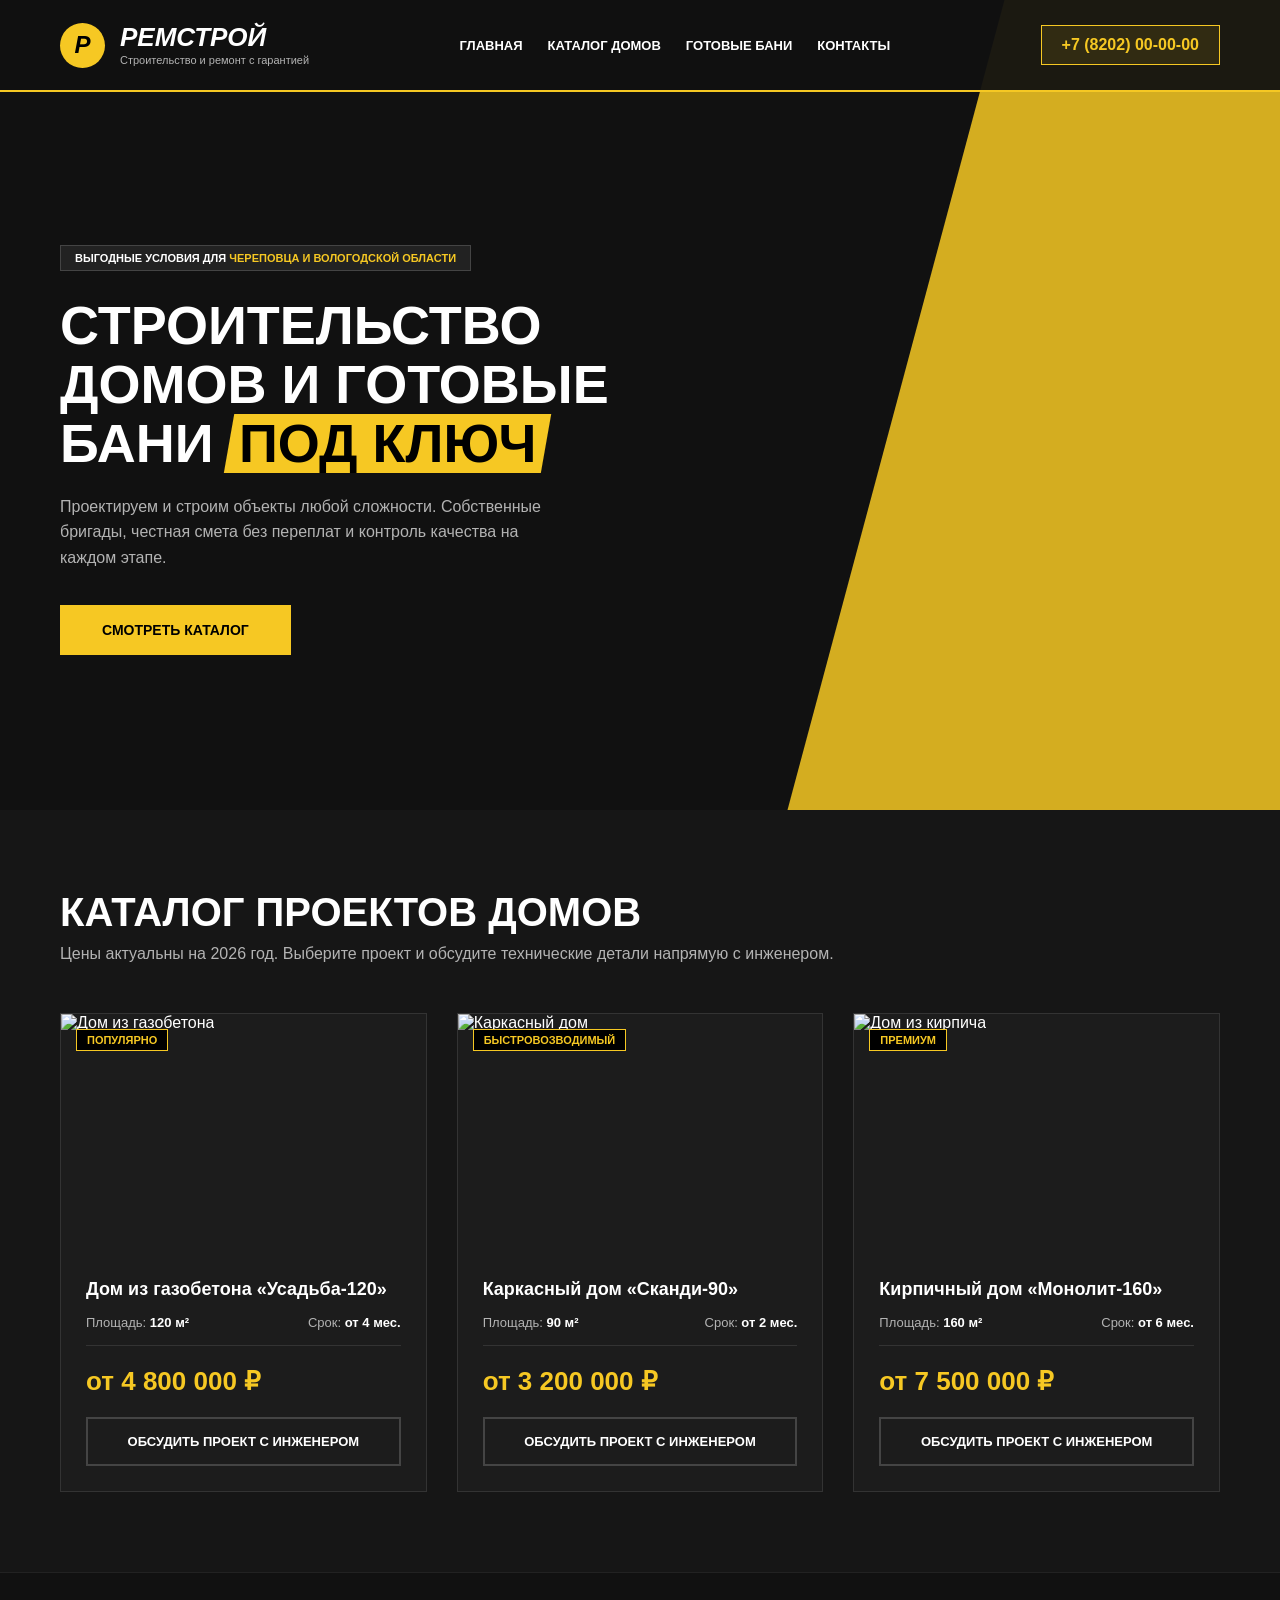
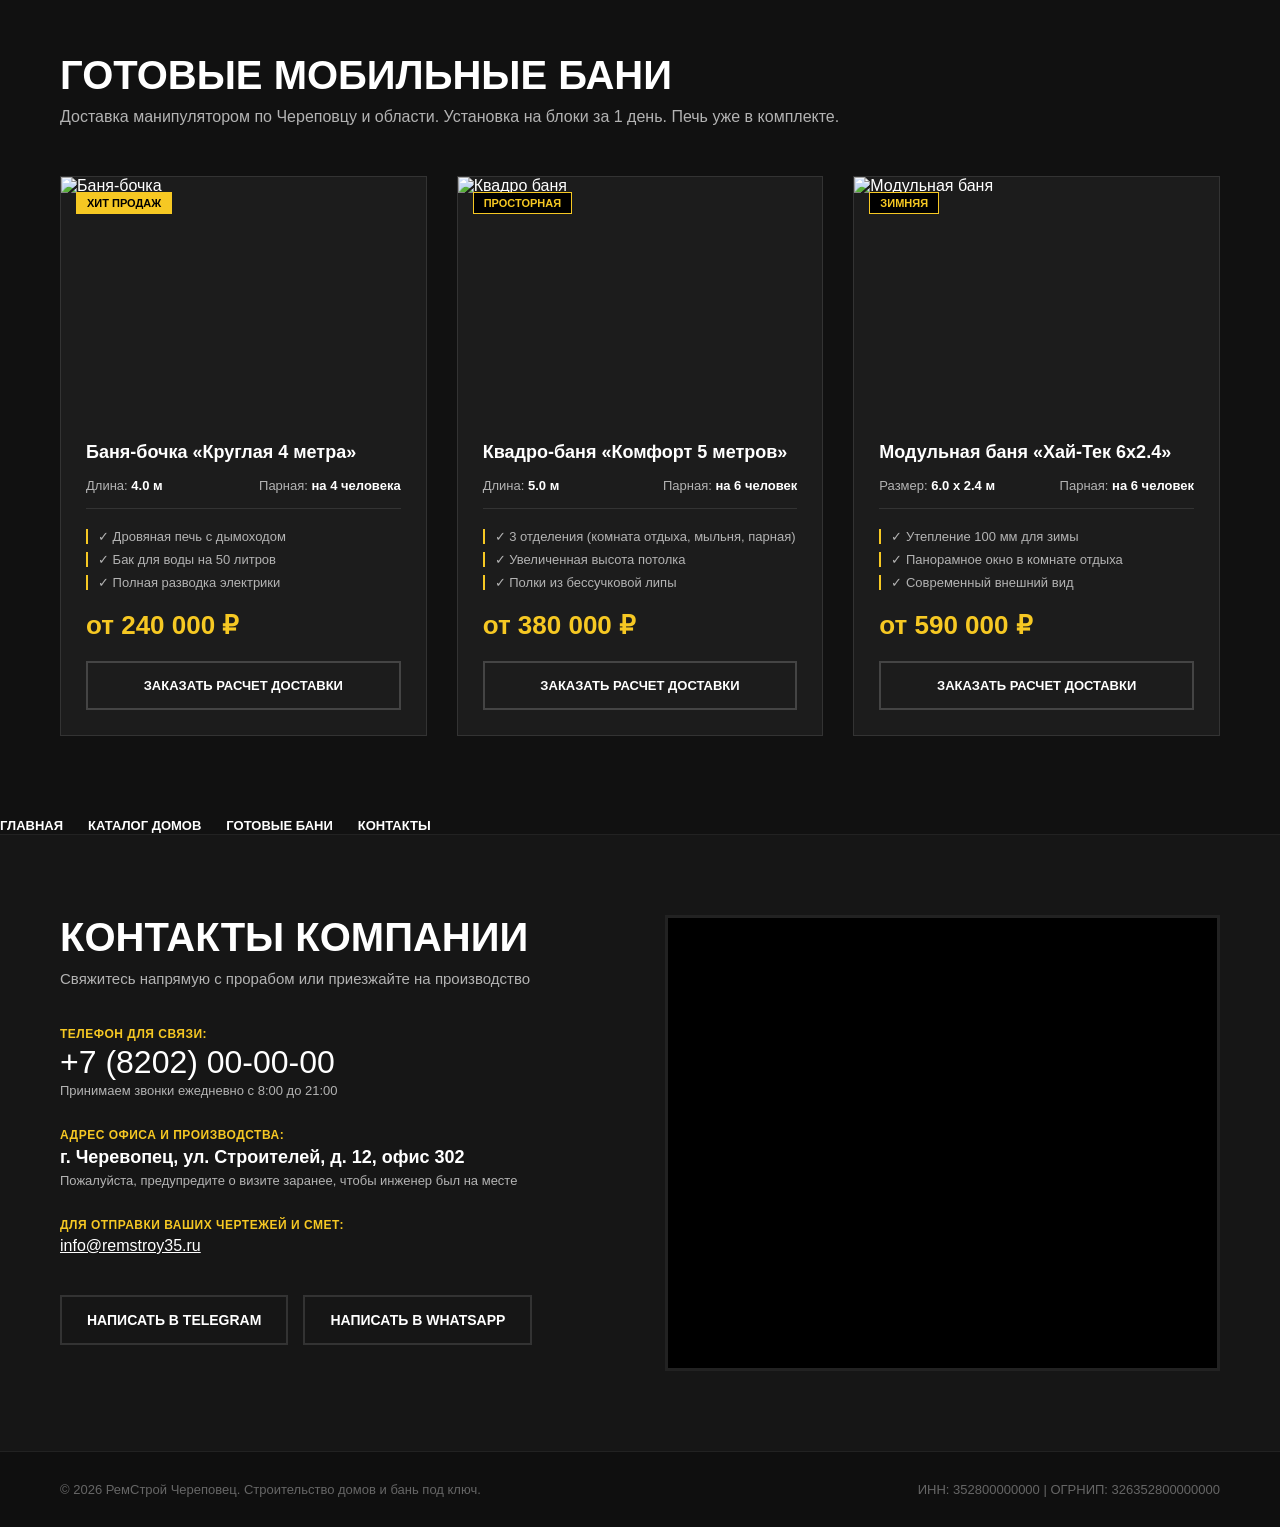
==== index.html @ 870bbae3 "Add files via upload" ====
<!DOCTYPE html>
<html lang="ru">
<head>
    <meta charset="UTF-8">
    <meta name="viewport" content="width=device-width, initial-scale=1.0">
    <title>РемСтрой — Строительство домов и бань в Череповце</title>
    <!-- Подключение строгих шрифтов: Inter для таблиц/параметров и Oswald для жестких заголовков -->
    <link rel="preconnect" href="https://googleapis.com">
    <link rel="preconnect" href="https://gstatic.com" crossorigin>
    <link href="https://googleapis.com/css2?family=Inter:wght@400;600;700&family=Oswald:wght@500;700&display=swap" rel="stylesheet">
</head>
<body>

    <!-- Шапка сайта -->
    <header>
        <div class="container header-wrapper">
            <div class="logo-block">
                <div class="logo-icon">Р</div>
                <div class="logo-text">
                    <h2>РемСтрой</h2>
                    <p>Строительство и ремонт с гарантией</p>
                </div>
            </div>
            
            <nav>
                <ul class="nav-menu">
                    <li><a href="#hero">Главная</a></li>
                    <li><a href="#catalog">Каталог домов</a></li>
                    <li><a href="#catalog">Готовые бани</a></li>
                    <li><a href="#contacts">Контакты</a></li>
                </ul>
            </nav>

            <a href="tel:+78202000000" class="phone-link">+7 (8202) 00-00-00</a>
        </div>
    </header>

    <!-- Главный экран (Баннер) -->
    <section class="hero" id="hero">
        <div class="container">
            <div class="hero-wrapper">
                <div class="hero-left">
                    <div class="location-tag">Выгодные условия для <span>Череповца и Вологодской области</span></div>
                    <h1>Строительство домов и готовые бани <span><em>под ключ</em></span></h1>
                    <p>Проектируем и строим объекты любой сложности. Собственные бригады, честная смета без переплат и контроль качества на каждом этапе.</p>
                    <a href="#catalog" class="btn-more">Смотреть каталог</a>
                </div>
                <div class="hero-right">
                    <div class="worker-img"></div>
                </div>
            </div>
        </div>
    </section>

    <!-- Каталог проектов -->
    <section class="catalog-section" id="catalog">
        <div class="container">
            
            <div class="section-header">
                <h2>Каталог проектов домов</h2>
                <p>Цены актуальны на 2026 год. Выберите проект и обсудите технические детали напрямую с инженером.</p>
            </div>

            <div class="catalog-grid">
                
                <!-- Карточка 1 -->
                <div class="catalog-card">
                    <div class="card-image-wrap">
                        <img src="https://unsplash.com" alt="Дом из газобетона">
                        <span class="card-tag">Популярно</span>
                    </div>
                    <div class="card-body">
                        <h3>Дом из газобетона «Усадьба-120»</h3>
                        <div class="card-specs">
                            <span>Площадь: <b>120 м²</b></span>
                            <span>Срок: <b>от 4 мес.</b></span>
                        </div>
                        <div class="card-price">от 4 800 000 ₽</div>
                        <button class="btn-fast-connect" onclick="openFastModal('Усадьба-120')">Обсудить проект с инженером</button>
                    </div>
                </div>

                <!-- Карточка 2 -->
                <div class="catalog-card">
                    <div class="card-image-wrap">
                        <img src="https://unsplash.com" alt="Каркасный дом">
                        <span class="card-tag">Быстровозводимый</span>
                    </div>
                    <div class="card-body">
                        <h3>Каркасный дом «Сканди-90»</h3>
                        <div class="card-specs">
                            <span>Площадь: <b>90 м²</b></span>
                            <span>Срок: <b>от 2 мес.</b></span>
                        </div>
                        <div class="card-price">от 3 200 000 ₽</div>
                        <button class="btn-fast-connect" onclick="openFastModal('Сканди-90')">Обсудить проект с инженером</button>
                    </div>
                </div>

                <!-- Карточка 3 -->
                <div class="catalog-card">
                    <div class="card-image-wrap">
                        <img src="https://unsplash.com" alt="Дом из кирпича">
                        <span class="card-tag">Премиум</span>
                    </div>
                    <div class="card-body">
                        <h3>Кирпичный дом «Монолит-160»</h3>
                        <div class="card-specs">
                            <span>Площадь: <b>160 м²</b></span>
                            <span>Срок: <b>от 6 мес.</b></span>
                        </div>
                        <div class="card-price">от 7 500 000 ₽</div>
                        <button class="btn-fast-connect" onclick="openFastModal('Монолит-160')">Обсудить проект с инженером</button>
                    </div>
                </div>

            </div>
        </div>
    </section>

    <!-- Модальное окно быстрой связи -->
    <div class="modal-overlay" id="fastModal">
        <div class="modal-box">
            <button class="modal-close" onclick="closeFastModal()">×</button>
            <h3 id="modalTitle">Связаться с инженером</h3>
            <p class="modal-subtitle">Введите номер телефона для авторизации на сайте. Мы сразу откроем прямой чат с инженером компании в удобном для вас месте.</p>
            
            <form class="modal-form" onsubmit="handleFastReg(event)">
                <div class="input-group">
                    <label>Ваш номер телефона</label>
                    <input type="tel" placeholder="+7 (999) 123-45-67" required id="userPhone">
                </div>
                
                <div class="messenger-choice">
                    <p>Где вам удобнее продолжить общение?</p>
                    <div class="radio-group">
                        <label><input type="radio" name="messenger" value="telegram" checked> <span>Написать в Telegram</span></label>
                        <label><input type="radio" name="messenger" value="whatsapp"> <span>Написать в WhatsApp</span></label>
                        <label><input type="radio" name="messenger" value="call"> <span>Обычный телефонный звонок</span></label>
                    </div>
                </div>

                <button type="submit" class="btn-submit-reg">Войти на сайт и начать диалог</button>
            </form>
        </div>
    </div>

    <!-- Секция: Каталог готовых бань -->
<section class="sauna-section" id="saunas">
    <div class="container">
        
        <div class="section-header">
            <h2>Готовые мобильные бани</h2>
            <p>Доставка манипулятором по Череповцу и области. Установка на блоки за 1 день. Печь уже в комплекте.</p>
        </div>

        <div class="catalog-grid">
            
            <!-- Баня 1 -->
            <div class="catalog-card">
                <div class="card-image-wrap">
                    <img src="https://unsplash.com" alt="Баня-бочка">
                    <span class="card-tag price-hit">Хит продаж</span>
                </div>
                <div class="card-body">
                    <h3>Баня-бочка «Круглая 4 метра»</h3>
                    <div class="card-specs">
                        <span>Длина: <b>4.0 м</b></span>
                        <span>Парная: <b>на 4 человека</b></span>
                    </div>
                    <div class="sauna-features-list">
                        <div>✓ Дровяная печь с дымоходом</div>
                        <div>✓ Бак для воды на 50 литров</div>
                        <div>✓ Полная разводка электрики</div>
                    </div>
                    <div class="card-price">от 240 000 ₽</div>
                    <button class="btn-fast-connect" onclick="openFastModal('Баня-бочка 4м')">Заказать расчет доставки</button>
                </div>
            </div>

            <!-- Баня 2 -->
            <div class="catalog-card">
                <div class="card-image-wrap">
                    <img src="https://unsplash.com" alt="Квадро баня">
                    <span class="card-tag">Просторная</span>
                </div>
                <div class="card-body">
                    <h3>Квадро-баня «Комфорт 5 метров»</h3>
                    <div class="card-specs">
                        <span>Длина: <b>5.0 м</b></span>
                        <span>Парная: <b>на 6 человек</b></span>
                    </div>
                    <div class="sauna-features-list">
                        <div>✓ 3 отделения (комната отдыха, мыльня, парная)</div>
                        <div>✓ Увеличенная высота потолка</div>
                        <div>✓ Полки из бессучковой липы</div>
                    </div>
                    <div class="card-price">от 380 000 ₽</div>
                    <button class="btn-fast-connect" onclick="openFastModal('Квадро-баня 5м')">Заказать расчет доставки</button>
                </div>
            </div>

            <!-- Баня 3 -->
            <div class="catalog-card">
                <div class="card-image-wrap">
                    <img src="https://unsplash.com" alt="Модульная баня">
                    <span class="card-tag">Зимняя</span>
                </div>
                <div class="card-body">
                    <h3>Модульная баня «Хай-Тек 6х2.4»</h3>
                    <div class="card-specs">
                        <span>Размер: <b>6.0 х 2.4 м</b></span>
                        <span>Парная: <b>на 6 человек</b></span>
                    </div>
                    <div class="sauna-features-list">
                        <div>✓ Утепление 100 мм для зимы</div>
                        <div>✓ Панорамное окно в комнате отдыха</div>
                        <div>✓ Современный внешний вид</div>
                    </div>
                    <div class="card-price">от 590 000 ₽</div>
                    <button class="btn-fast-connect" onclick="openFastModal('Модульная баня Хай-Тек')">Заказать расчет доставки</button>
                </div>
            </div>

        </div>
    </div>
</section>

<ul class="nav-menu">
    <li><a href="#hero">Главная</a></li>
    <li><a href="#catalog">Каталог домов</a></li>
    <li><a href="#saunas">Готовые бани</a></li>
    <li><a href="#contacts">Контакты</a></li>
</ul>
<!-- Секция: Контакты и Карта -->
<section class="contacts-section" id="contacts">
    <div class="container">
        
        <div class="contacts-wrapper">
            
            <!-- Левая колонка: Информация -->
            <div class="contacts-info">
                <h2>Контакты компании</h2>
                <p class="contacts-subtitle">Свяжитесь напрямую с прорабом или приезжайте на производство</p>
                
                <div class="contacts-list">
                    <!-- Телефон -->
                    <div class="contact-item">
                        <div class="contact-label">Телефон для связи:</div>
                        <a href="tel:+78202000000" class="contact-value">+7 (8202) 00-00-00</a>
                        <span class="contact-note">Принимаем звонки ежедневно с 8:00 до 21:00</span>
                    </div>

                    <!-- Адрес -->
                    <div class="contact-item">
                        <div class="contact-label">Адрес офиса и производства:</div>
                        <div class="contact-value-text">г. Черевопец, ул. Строителей, д. 12, офис 302</div>
                        <span class="contact-note">Пожалуйста, предупредите о визите заранее, чтобы инженер был на месте</span>
                    </div>

                    <!-- Электронная почта -->
                    <div class="contact-item">
                        <div class="contact-label">Для отправки ваших чертежей и смет:</div>
                        <a href="mailto:info@remstroy35.ru" class="contact-value-email">info@remstroy35.ru</a>
                    </div>
                </div>

                <!-- Быстрые кнопки мессенджеров для мобильных -->
                <div class="fast-chats">
                    <a href="https://t.me" target="_blank" class="chat-btn btn-tg">Написать в Telegram</a>
                    <a href="https://wa.me" target="_blank" class="chat-btn btn-wa">Написать в WhatsApp</a>
                </div>
            </div>

            <!-- Правая колонка: Интерактивная карта -->
            <div class="contacts-map">
                <!-- Конструктор Яндекс.Карт, стилизованный под темную тему -->
                <iframe src="https://yandex.ru" width="100%" height="450" frameborder="0"></iframe>
            </div>

        </div>

    </div>
</section>

<!-- Подвал сайта (Footer) -->
<footer class="main-footer">
    <div class="container footer-inside">
        <div>© 2026 РемСтрой Череповец. Строительство домов и бань под ключ.</div>
        <div>ИНН: 352800000000 | ОГРНИП: 326352800000000</div>
    </div>
</footer>


<style>
    /* Базовые параметры */
* {
    margin: 0;
    padding: 0;
    box-sizing: border-box;
    font-family: 'Inter', sans-serif;
    scroll-behavior: smooth;
}

:root {
    --bg-black: #111111;       /* Глубокий матовый черный */
    --bg-card: #1C1C1C;        /* Серый графит для блоков */
    --accent-yellow: #F6C823;  /* Насыщенный строительный желтый */
    --text-white: #FFFFFF;
    --text-gray: #B3B3B3;
}

body {
    background-color: var(--bg-black);
    color: var(--text-white);
    overflow-x: hidden;
}

.container {
    max-width: 1200px;
    margin: 0 auto;
    padding: 0 20px;
}

/* Шапка сайта */
header {
    background-color: rgba(17, 17, 17, 0.95);
    border-bottom: 2px solid var(--accent-yellow);
    position: fixed;
    width: 100%;
    top: 0;
    left: 0;
    z-index: 1000;
}

.header-wrapper {
    display: flex;
    justify-content: space-between;
    align-items: center;
    height: 90px;
}

.logo-block {
    display: flex;
    align-items: center;
    gap: 15px;
}

.logo-icon {
    background-color: var(--accent-yellow);
    color: #000;
    width: 45px;
    height: 45px;
    border-radius: 50%;
    display: flex;
    align-items: center;
    justify-content: center;
    font-family: 'Oswald', sans-serif;
    font-weight: 700;
    font-size: 24px;
    font-style: italic;
}

.logo-text h2 {
    font-family: 'Oswald', sans-serif;
    font-size: 26px;
    font-weight: 700;
    font-style: italic;
    text-transform: uppercase;
    line-height: 1;
}

.logo-text p {
    font-size: 11px;
    color: var(--text-gray);
    margin-top: 4px;
}

.nav-menu {
    display: flex;
    list-style: none;
    gap: 25px;
}

.nav-menu a {
    color: var(--text-white);
    text-decoration: none;
    font-size: 13px;
    font-weight: 700;
    text-transform: uppercase;
}

.nav-menu a:hover {
    color: var(--accent-yellow);
}

.phone-link {
    font-size: 16px;
    font-weight: 700;
    color: var(--accent-yellow);
    text-decoration: none;
    background: rgba(246, 200, 35, 0.1);
    padding: 10px 20px;
    border: 1px solid var(--accent-yellow);
    transition: all 0.3s;
}

.phone-link:hover {
    background: var(--accent-yellow);
    color: #000;
}

/* Главный экран */
.hero {
    position: relative;
    min-height: 90vh;
    display: flex;
    align-items: center;
    padding-top: 90px;
    background: linear-gradient(90deg, rgba(17,17,17,0.95) 50%, rgba(17,17,17,0.4) 100%), 
                url('https://unsplash.com') no-repeat center center/cover;
    overflow: hidden;
}

/* Косой срез в стиле группы ВК */
.hero::before {
    content: '';
    position: absolute;
    top: 0;
    right: -10%;
    width: 40%;
    height: 100%;
    background: var(--accent-yellow);
    transform: skewX(-15deg);
    z-index: 1;
    opacity: 0.85;
}

.hero-wrapper {
    position: relative;
    z-index: 2;
    display: grid;
    grid-template-columns: 1fr 1fr;
    align-items: center;
    width: 100%;
}

.location-tag {
    display: inline-block;
    background: #222;
    border: 1px solid #444;
    padding: 6px 14px;
    font-size: 11px;
    font-weight: 700;
    text-transform: uppercase;
    margin-bottom: 25px;
}

.location-tag span {
    color: var(--accent-yellow);
}

.hero h1 {
    font-family: 'Oswald', sans-serif;
    font-size: 54px;
    font-weight: 700;
    text-transform: uppercase;
    line-height: 1.1;
    margin-bottom: 20px;
}

.hero h1 span {
    background-color: var(--accent-yellow);
    color: #000;
    padding: 0 10px;
    display: inline-block;
    transform: skewX(-10deg);
}

.hero h1 span em {
    font-style: normal;
    display: inline-block;
    transform: skewX(10deg);
}

.hero p {
    font-size: 16px;
    color: var(--text-gray);
    line-height: 1.6;
    margin-bottom: 35px;
    max-width: 500px;
}

.btn-more {
    display: inline-block;
    background-color: var(--accent-yellow);
    color: #000;
    font-weight: 700;
    font-size: 14px;
    text-transform: uppercase;
    text-decoration: none;
    padding: 15px 40px;
    border: 2px solid var(--accent-yellow);
}

/* Секция каталога */
.catalog-section {
    padding: 80px 0;
    background-color: #161616;
}

.section-header {
    margin-bottom: 50px;
}

.section-header h2 {
    font-family: 'Oswald', sans-serif;
    font-size: 40px;
    text-transform: uppercase;
    margin-bottom: 10px;
}

.section-header p {
    color: var(--text-gray);
}

.catalog-grid {
    display: grid;
    grid-template-columns: repeat(auto-fit, minmax(320px, 1fr));
    gap: 30px;
}

.catalog-card {
    background-color: var(--bg-card);
    border: 1px solid #333;
}

.catalog-card:hover {
    border-color: var(--accent-yellow);
}

.card-image-wrap {
    position: relative;
    height: 240px;
}

.card-image-wrap img {
    width: 100%;
    height: 100%;
    object-fit: cover;
}

.card-tag {
    position: absolute;
    top: 15px;
    left: 15px;
    background-color: #000;
    color: var(--accent-yellow);
    font-size: 11px;
    font-weight: 700;
    text-transform: uppercase;
    padding: 4px 10px;
    border: 1px solid var(--accent-yellow);
}

.card-body {
    padding: 25px;
}

.card-body h3 {
    font-size: 18px;
    margin-bottom: 15px;
}

.card-specs {
    display: flex;
    justify-content: space-between;
    font-size: 13px;
    color: var(--text-gray);
    margin-bottom: 20px;
    padding-bottom: 15px;
    border-bottom: 1px solid #333;
}

.card-specs b {
    color: #fff;
}

.card-price {
    font-family: 'Oswald', sans-serif;
    font-size: 26px;
    color: var(--accent-yellow);
    font-weight: 700;
    margin-bottom: 20px;
}

/* Кнопка прямой связи */
.btn-fast-connect {
    width: 100%;
    background-color: transparent;
    color: #fff;
    border: 2px solid #444;
    padding: 15px;
    font-size: 13px;
    font-weight: 700;
    text-transform: uppercase;
    cursor: pointer;
    transition: all 0.2s;
}

.btn-fast-connect:hover {
    background-color: var(--accent-yellow);
    color: #000;
    border-color: var(--accent-yellow);
}

/* Окно быстрой регистрации */
.modal-overlay {
    position: fixed;
    top: 0;
    left: 0;
    width: 100%;
    height: 100%;
    background-color: rgba(0, 0, 0, 0.85);
    z-index: 2000;
    display: none;
    align-items: center;
    justify-content: center;
    padding: 20px;
}

.modal-box {
    background-color: #1A1A1A;
    border: 3px solid var(--accent-yellow);
    padding: 40px;
    max-width: 480px;
    width: 100%;
    position: relative;
}

.modal-close {
    position: absolute;
    top: 15px;
    right: 20px;
    background: none;
    border: none;
    color: #fff;
    font-size: 30px;
    cursor: pointer;
}

.modal-box h3 {
    font-family: 'Oswald', sans-serif;
    font-size: 26px;
    text-transform: uppercase;
    margin-bottom: 10px;
}

.modal-subtitle {
    font-size: 13px;
    color: var(--text-gray);
    line-height: 1.5;
    margin-bottom: 25px;
}

.input-group {
    display: flex;
    flex-direction: column;
    gap: 8px;
    margin-bottom: 20px;
}

.input-group label {
    font-size: 12px;
    font-weight: 700;
    text-transform: uppercase;
    color: var(--accent-yellow);
}

.input-group input {
    background-color: #111;
    border: 1px solid #444;
    padding: 14px;
    color: #fff;
    font-size: 16px;
}

.messenger-choice {
    margin-bottom: 30px;
}

.messenger-choice p {
    font-size: 13px;
    font-weight: 700;
    margin-bottom: 12px;
}

.radio-group {
    display: flex;
    flex-direction: column;
    gap: 12px;
}

.radio-group label {
    display: flex;
    align-items: center;
    gap: 10px;
    cursor: pointer;
}

.radio-group input {
    accent-color: var(--accent-yellow);
    width: 18px;
    height: 18px;
}

.btn-submit-reg {
    width: 100%;
    background-color: var(--accent-yellow);
    color: #000;
    border: none;
    padding: 16px;
    font-size: 14px;
    font-weight: 700;
    text-transform: uppercase;
    cursor: pointer;
}

/* Мобильный адаптив */
@media (max-width: 992px) {
    .nav-menu, .hero::before, .hero-right { display: none; }
    .hero-wrapper { grid-template-columns: 1fr; }
    .hero h1 { font-size: 38px; }
}

/* --- Стили для каталога готовых бань --- */
.sauna-section {
    padding: 80px 0;
    background-color: var(--bg-black); /* Возвращаем глубокий черный для чередования секций */
    border-top: 1px solid #222;
}

/* Список того, что входит в стоимость бани */
.sauna-features-list {
    margin-bottom: 20px;
    display: flex;
    flex-direction: column;
    gap: 8px;
}

.sauna-features-list div {
    font-size: 13px;
    color: var(--text-gray);
    border-left: 2px solid var(--accent-yellow);
    padding-left: 10px;
}

/* Изменение цвета ярлыка для акцента на хитах продаж */
.card-tag.price-hit {
    background-color: var(--accent-yellow);
    color: #000;
}

/* --- Стили для секции контактов --- */
.contacts-section {
    padding: 80px 0;
    background-color: #161616; /* Светлый графит для чередования */
    border-top: 1px solid #222;
}

.contacts-wrapper {
    display: grid;
    grid-template-columns: 1fr 1fr;
    gap: 50px;
    align-items: start;
}

.contacts-info h2 {
    font-family: 'Oswald', sans-serif;
    font-size: 40px;
    text-transform: uppercase;
    margin-bottom: 10px;
}

.contacts-subtitle {
    color: var(--text-gray);
    font-size: 15px;
    margin-bottom: 40px;
}

.contacts-list {
    display: flex;
    flex-direction: column;
    gap: 30px;
    margin-bottom: 40px;
}

.contact-item {
    display: flex;
    flex-direction: column;
    gap: 5px;
}

.contact-label {
    font-size: 12px;
    font-weight: 700;
    text-transform: uppercase;
    color: var(--accent-yellow);
    letter-spacing: 0.5px;
}

.contact-value {
    font-family: 'Oswald', sans-serif;
    font-size: 32px;
    color: #fff;
    text-decoration: none;
    line-height: 1;
    transition: color 0.2s;
}

.contact-value:hover {
    color: var(--accent-yellow);
}

.contact-value-text {
    font-size: 18px;
    font-weight: 600;
    color: #fff;
}

.contact-value-email {
    font-size: 16px;
    color: #fff;
    text-decoration: underline;
}

.contact-value-email:hover {
    color: var(--accent-yellow);
}

.contact-note {
    font-size: 13px;
    color: var(--text-gray);
}

/* Кнопки мессенджеров */
.fast-chats {
    display: flex;
    gap: 15px;
    flex-wrap: wrap;
}

.chat-btn {
    padding: 15px 25px;
    font-size: 14px;
    font-weight: 700;
    text-transform: uppercase;
    text-decoration: none;
    color: #fff;
    border: 2px solid #333;
    transition: all 0.2s;
}

.btn-tg:hover {
    background-color: #229ED9;
    border-color: #229ED9;
}

.btn-wa:hover {
    background-color: #25D366;
    border-color: #25D366;
    color: #000;
}

/* Рамка для карты */
.contacts-map {
    border: 3px solid #222;
    background-color: #000;
}

.contacts-map iframe {
    display: block;
    filter: grayscale(1) invert(0.9) contrast(1.2); /* Принудительно делаем Яндекс.Карту стильной и темной */
}

/* Подвал */
.main-footer {
    background-color: #0F0F0F;
    padding: 30px 0;
    border-top: 1px solid #222;
    font-size: 13px;
    color: #666;
}

.footer-inside {
    display: flex;
    justify-content: space-between;
    flex-wrap: wrap;
    gap: 15px;
}

/* Адаптив для телефонов */
@media (max-width: 992px) {
    .contacts-wrapper {
        grid-template-columns: 1fr;
        gap: 40px;
    }
    .contact-value { font-size: 26px; }
}

</style>

<script>
    // Функция открытия формы и подстановки выбранного проекта
    function openFastModal(projectName) {
        const modal = document.getElementById('fastModal');
        const modalTitle = document.getElementById('modalTitle');
        
        modalTitle.innerText = 'Обсудить проект: ' + projectName;
        modal.style.display = 'flex';
    }

    // Закрытие формы
    function closeFastModal() {
        document.getElementById('fastModal').style.display = 'none';
    }

    // Логика нажатия «Войти на сайт и начать диалог»
    function handleFastReg(event) {
        event.preventDefault();
        const phone = document.getElementById('userPhone').value;
        const messenger = document.querySelector('input[name="messenger"]:checked').value;
        
        // Симулируем успешный вход и перенаправление в мессенджер
        alert(`Авторизация успешна!\nНомер ${phone} сохранен.\nСейчас вы будете перенаправлены к инженеру в выбранный канал связи.`);
        
        closeFastModal();
        
        // Пример настройки редиректа:
        if(messenger === 'telegram') {
            window.open('https://t.me', '_blank'); // Сюда ваш Telegram
        } else if(messenger === 'whatsapp') {
            window.open('https://wa.me', '_blank'); // Сюда ваш WhatsApp
        }
    }

    // Закрытие окна, если человек кликнул мимо него
    window.onclick = function(event) {
        const modal = document.getElementById('fastModal');
        if (event.target == modal) {
            modal.style.display = 'none';
        }
    }
</script>

</body>
</html>
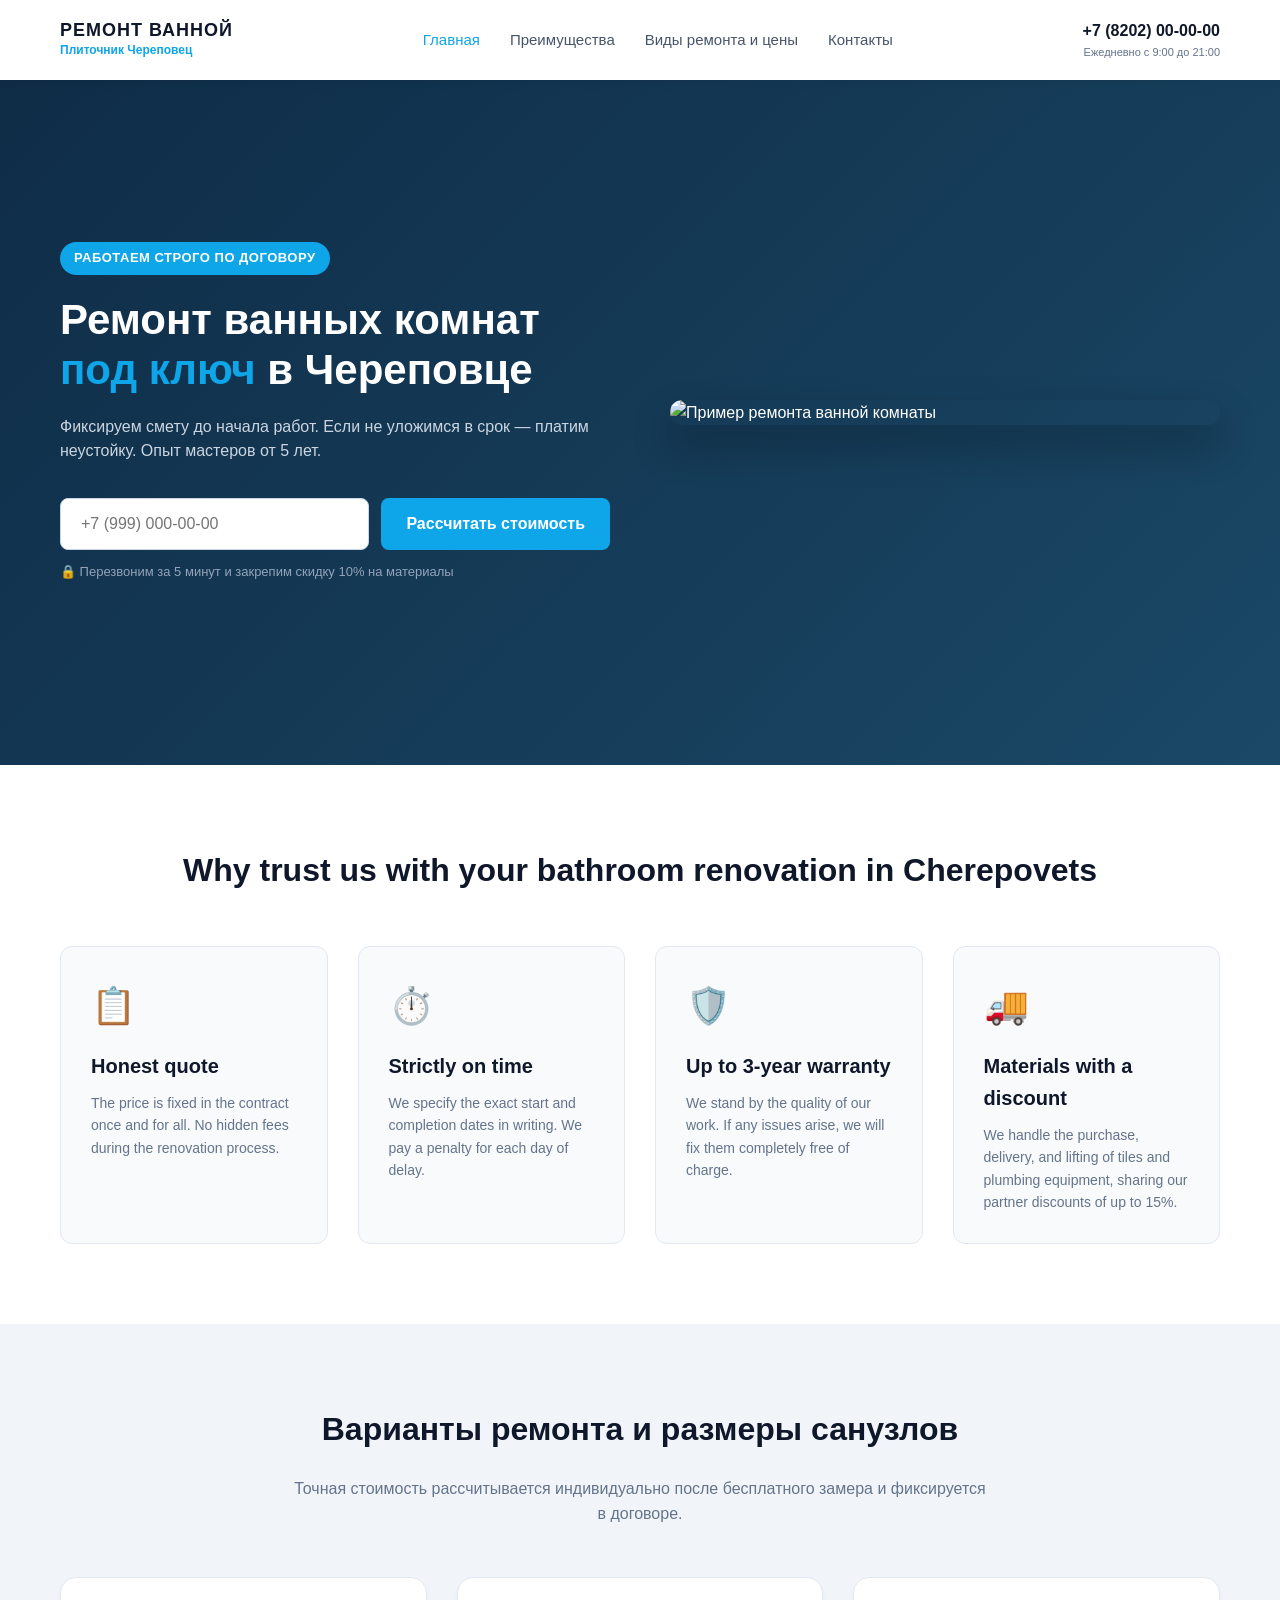
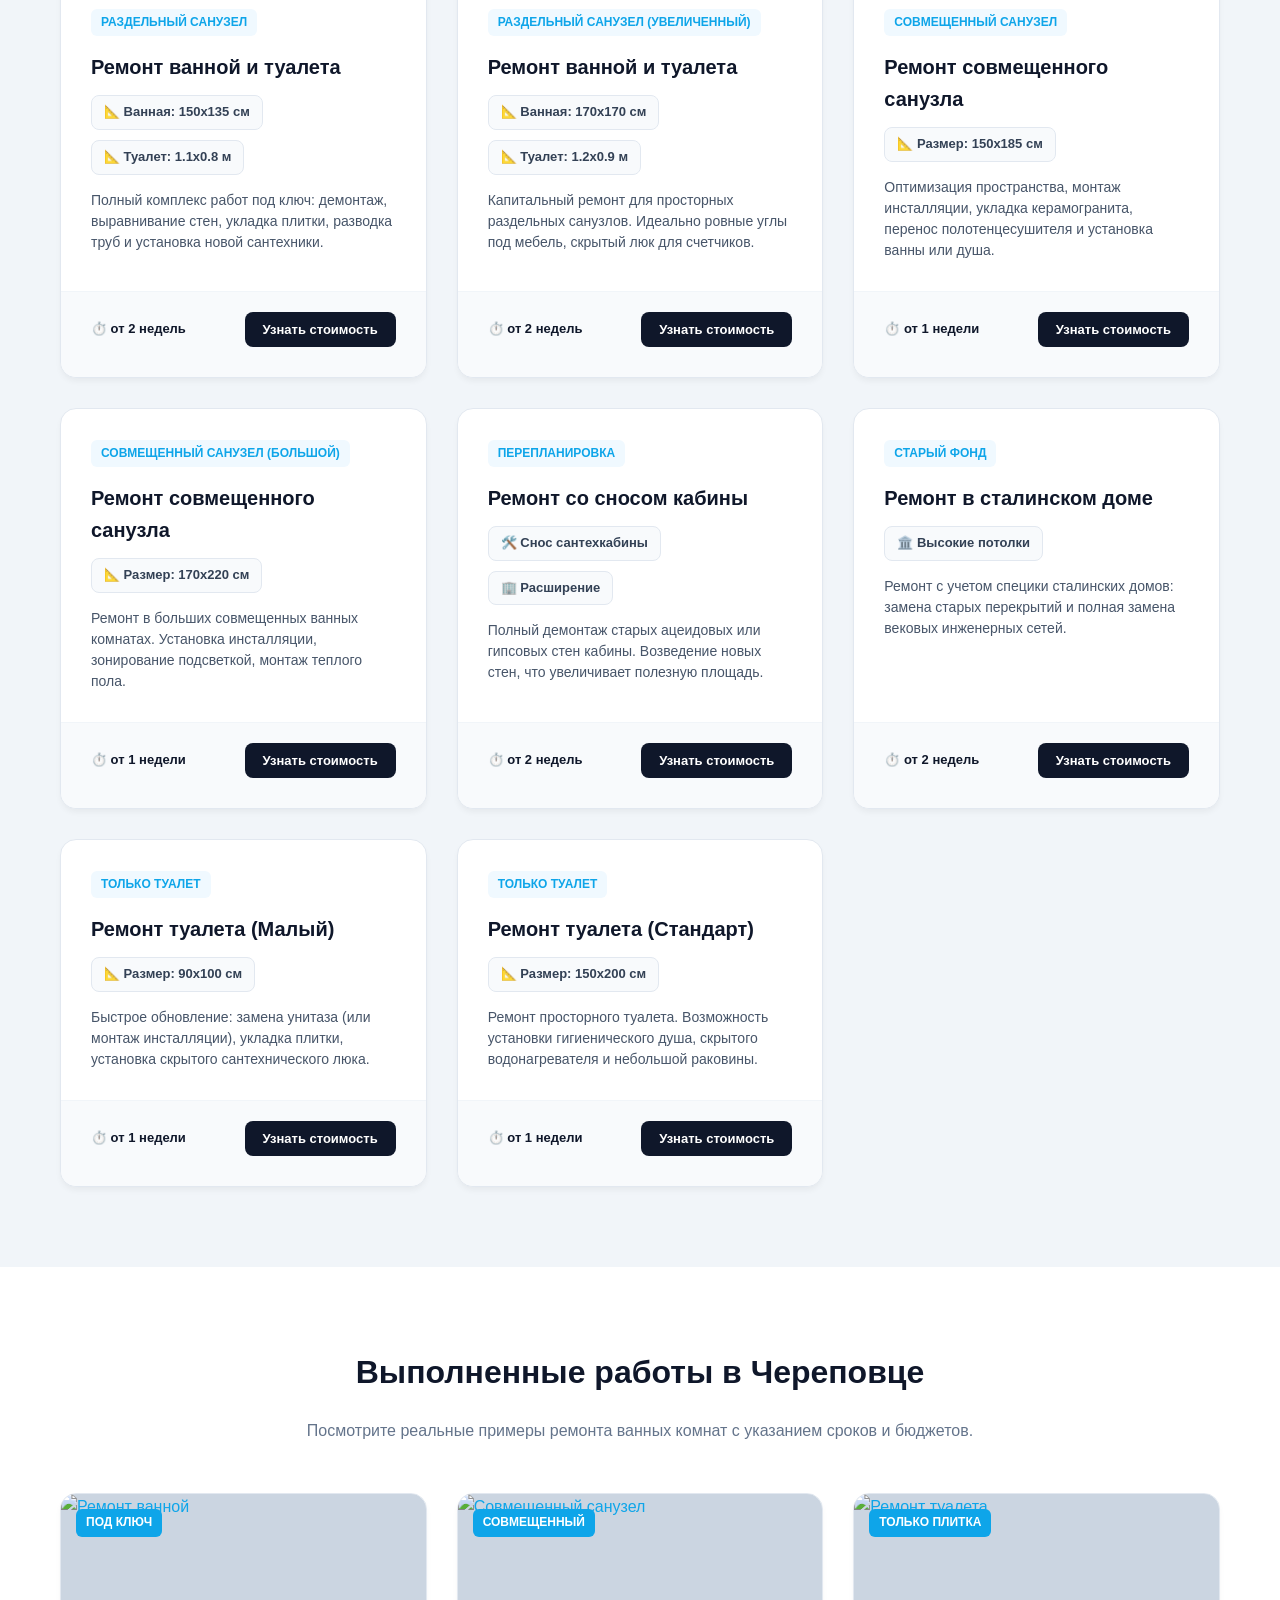
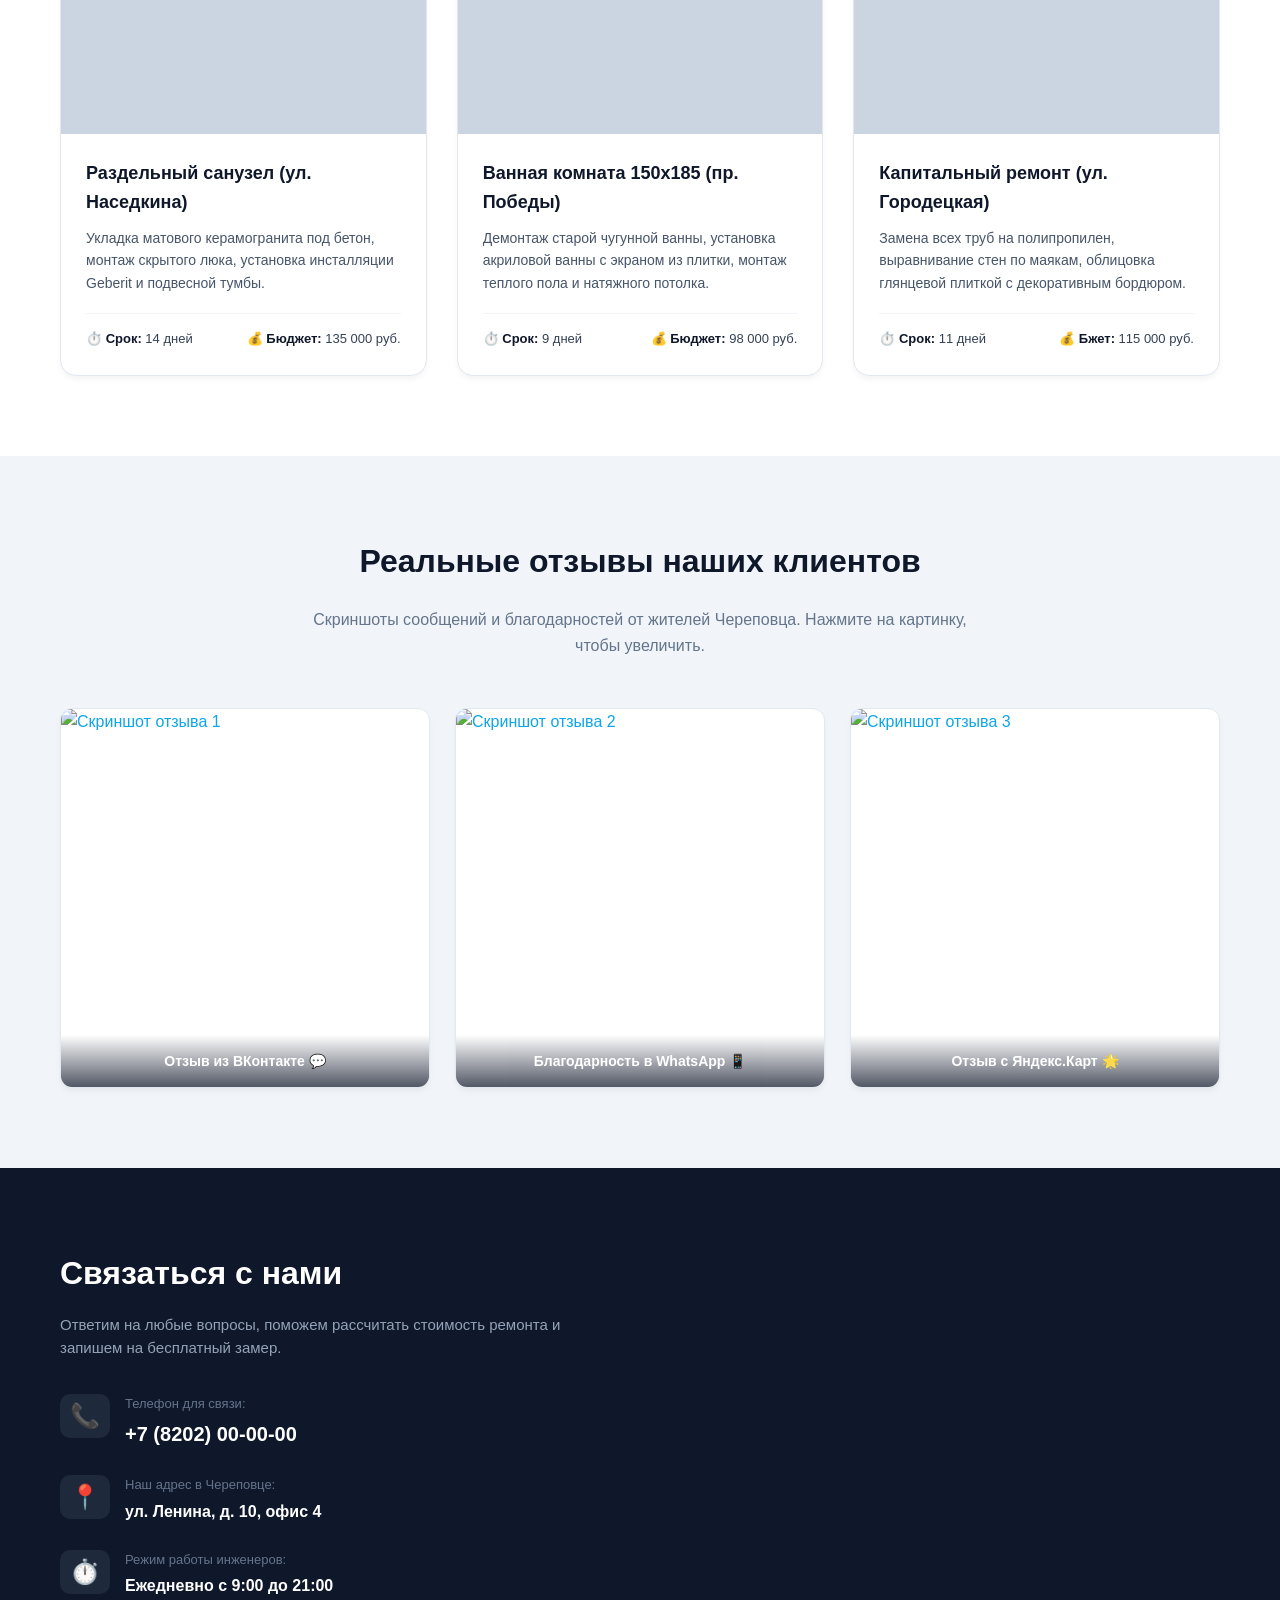
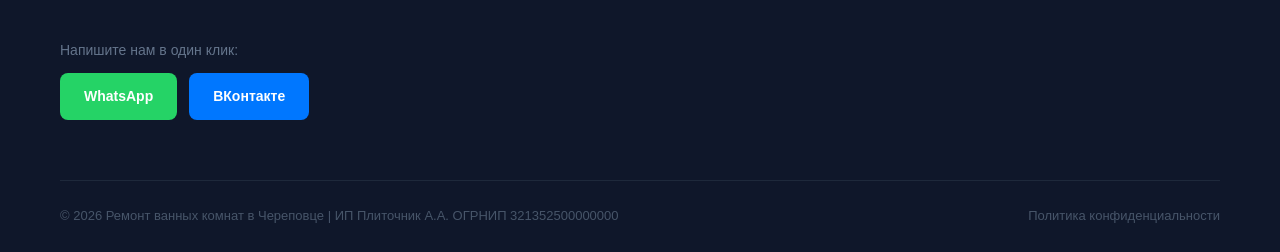
==== commit 7bc5af67: "Add files via upload" ====
--- a/index.html
+++ b/index.html
@@ -3,955 +3,412 @@
 <head>
     <meta charset="UTF-8">
     <meta name="viewport" content="width=device-width, initial-scale=1.0">
-    <title>РемСтрой — Строительство домов и бань в Череповце</title>
-    <!-- Подключение строгих шрифтов: Inter для таблиц/параметров и Oswald для жестких заголовков -->
-    <link rel="preconnect" href="https://googleapis.com">
-    <link rel="preconnect" href="https://gstatic.com" crossorigin>
-    <link href="https://googleapis.com/css2?family=Inter:wght@400;600;700&family=Oswald:wght@500;700&display=swap" rel="stylesheet">
+    <title>Ремонт ванных комнат под ключ в Череповце</title>
+    <!-- Подключаем файл со стилями оформления -->
+    <link rel="stylesheet" href="style.css">
+    <!-- Подключаем читаемый и солидный шрифт Montserrat -->
+    <link href="https://googleapis.com" rel="stylesheet">
 </head>
 <body>
 
-    <!-- Шапка сайта -->
-    <header>
-        <div class="container header-wrapper">
-            <div class="logo-block">
-                <div class="logo-icon">Р</div>
-                <div class="logo-text">
-                    <h2>РемСтрой</h2>
-                    <p>Строительство и ремонт с гарантией</p>
-                </div>
-            </div>
+    <!-- Сюда мы по очереди вставим все блоки сайта --
+
+        <! НАВИГАЦИОННАЯ ПАНЕЛЬ -->
+    <nav class="navbar">
+        <div class="container nav-container">
+            <!-- Логотип компании -->
+            <a href="#" class="logo">
+                <span class="logo-top">РЕМOНТ ВАННОЙ</span>
+                <span class="logo-sub">Плиточник Череповец</span>
+            </a>
             
-            <nav>
-                <ul class="nav-menu">
-                    <li><a href="#hero">Главная</a></li>
-                    <li><a href="#catalog">Каталог домов</a></li>
-                    <li><a href="#catalog">Готовые бани</a></li>
-                    <li><a href="#contacts">Контакты</a></li>
-                </ul>
-            </nav>
-
-            <a href="tel:+78202000000" class="phone-link">+7 (8202) 00-00-00</a>
+            <!-- Меню навигации (ссылки-якоря на блоки страницы) -->
+            <ul class="nav-menu">
+                <li><a href="#" class="active">Главная</a></li>
+                <li><a href="#features">Преимущества</a></li>
+                <li><a href="portfolio.html">Виды ремонта и цены</a></li>
+                <li><a href="#contacts">Контакты</a></li>
+            </ul>
+
+            <!-- Контакты для быстрой связи -->
+            <div class="nav-contacts">
+                <a href="tel:+78202000000" class="nav-phone">+7 (8202) 00-00-00</a>
+                <span class="nav-worktime">Ежедневно с 9:00 до 21:00</span>
+            </div>
+
+            <!-- Кнопка «гамбургер» для мобильного меню -->
+            <button class="menu-toggle" aria-label="Открыть меню">
+                <span></span><span></span><span></span>
+            </button>
+        </div>
+    </nav>
+
+       <!-- ГЛАВНЫЙ ЭКРАН С КАРТИНКОЙ -->
+    <header class="hero">
+        <div class="container">
+            <div class="hero-wrapper">
+                
+                <!-- Левая колонка: Текст и форма -->
+                <div class="hero-content">
+                    <span class="badge">Работаем строго по договору</span>
+                    <h1>Ремонт ванных комнат <span>под ключ</span> в Череповце</h1>
+                    <p class="subtitle">Фиксируем смету до начала работ. Если не уложимся в срок — платим неустойку. Опыт мастеров от 5 лет.</p>
+                    
+                    <form class="lead-form">
+                        <input type="tel" placeholder="+7 (999) 000-00-00" required>
+                        <button type="submit" class="btn-primary">Рассчитать стоимость</button>
+                    </form>
+                    <p class="form-hint">🔒 Перезвоним за 5 минут и закрепим скидку 10% на материалы</p>
+                </div>
+
+                <!-- Правая колонка: Картинка готовой работы -->
+                <div class="hero-image">
+                    <img src="img/y0isoTBpKYUVKA1QZdm-x-eofZzPJ_iu3Q-B1VBptMDQMQoPJXn5sdJ_c4NJJgVAs1_XROtDwbkiC_BRWE4jAFOw.jpg" alt="Пример ремонта ванной комнаты">
+                </div>
+
+            </div>
         </div>
     </header>
 
-    <!-- Главный экран (Баннер) -->
-    <section class="hero" id="hero">
-        <div class="container">
-            <div class="hero-wrapper">
-                <div class="hero-left">
-                    <div class="location-tag">Выгодные условия для <span>Череповца и Вологодской области</span></div>
-                    <h1>Строительство домов и готовые бани <span><em>под ключ</em></span></h1>
-                    <p>Проектируем и строим объекты любой сложности. Собственные бригады, честная смета без переплат и контроль качества на каждом этапе.</p>
-                    <a href="#catalog" class="btn-more">Смотреть каталог</a>
-                </div>
-                <div class="hero-right">
-                    <div class="worker-img"></div>
-                </div>
-            </div>
-        </div>
-    </section>
-
-    <!-- Каталог проектов -->
-    <section class="catalog-section" id="catalog">
-        <div class="container">
+    <!-- БЛОК ПРЕИМУЩЕСТВ -->
+    <section id="features" class="features">
+        <div class="container">
+            <!-- Заголовок блока -->
+            <h2 class="section-title">Why trust us with your bathroom renovation in Cherepovets</h2>
             
-            <div class="section-header">
-                <h2>Каталог проектов домов</h2>
-                <p>Цены актуальны на 2026 год. Выберите проект и обсудите технические детали напрямую с инженером.</p>
-            </div>
-
-            <div class="catalog-grid">
+            <!-- Сетка с карточками преимуществ -->
+            <div class="features-grid">
                 
                 <!-- Карточка 1 -->
-                <div class="catalog-card">
-                    <div class="card-image-wrap">
-                        <img src="https://unsplash.com" alt="Дом из газобетона">
-                        <span class="card-tag">Популярно</span>
-                    </div>
-                    <div class="card-body">
-                        <h3>Дом из газобетона «Усадьба-120»</h3>
-                        <div class="card-specs">
-                            <span>Площадь: <b>120 м²</b></span>
-                            <span>Срок: <b>от 4 мес.</b></span>
-                        </div>
-                        <div class="card-price">от 4 800 000 ₽</div>
-                        <button class="btn-fast-connect" onclick="openFastModal('Усадьба-120')">Обсудить проект с инженером</button>
-                    </div>
+                <div class="feature-card">
+                    <div class="feature-icon">📋</div>
+                    <h3>Honest quote</h3>
+                    <p>The price is fixed in the contract once and for all. No hidden fees during the renovation process.</p>
                 </div>
 
                 <!-- Карточка 2 -->
-                <div class="catalog-card">
-                    <div class="card-image-wrap">
-                        <img src="https://unsplash.com" alt="Каркасный дом">
-                        <span class="card-tag">Быстровозводимый</span>
-                    </div>
-                    <div class="card-body">
-                        <h3>Каркасный дом «Сканди-90»</h3>
-                        <div class="card-specs">
-                            <span>Площадь: <b>90 м²</b></span>
-                            <span>Срок: <b>от 2 мес.</b></span>
-                        </div>
-                        <div class="card-price">от 3 200 000 ₽</div>
-                        <button class="btn-fast-connect" onclick="openFastModal('Сканди-90')">Обсудить проект с инженером</button>
-                    </div>
+                <div class="feature-card">
+                    <div class="feature-icon">⏱️</div>
+                    <h3>Strictly on time</h3>
+                    <p>We specify the exact start and completion dates in writing. We pay a penalty for each day of delay.</p>
                 </div>
 
                 <!-- Карточка 3 -->
-                <div class="catalog-card">
-                    <div class="card-image-wrap">
-                        <img src="https://unsplash.com" alt="Дом из кирпича">
-                        <span class="card-tag">Премиум</span>
-                    </div>
-                    <div class="card-body">
-                        <h3>Кирпичный дом «Монолит-160»</h3>
-                        <div class="card-specs">
-                            <span>Площадь: <b>160 м²</b></span>
-                            <span>Срок: <b>от 6 мес.</b></span>
-                        </div>
-                        <div class="card-price">от 7 500 000 ₽</div>
-                        <button class="btn-fast-connect" onclick="openFastModal('Монолит-160')">Обсудить проект с инженером</button>
-                    </div>
+                <div class="feature-card">
+                    <div class="feature-icon">🛡️</div>
+                    <h3>Up to 3-year warranty</h3>
+                    <p>We stand by the quality of our work. If any issues arise, we will fix them completely free of charge.</p>
+                </div>
+
+                <!-- Карточка 4 -->
+                <div class="feature-card">
+                    <div class="feature-icon">🚚</div>
+                    <h3>Materials with a discount</h3>
+                    <p>We handle the purchase, delivery, and lifting of tiles and plumbing equipment, sharing our partner discounts of up to 15%.</p>
                 </div>
 
             </div>
         </div>
     </section>
-
-    <!-- Модальное окно быстрой связи -->
-    <div class="modal-overlay" id="fastModal">
-        <div class="modal-box">
-            <button class="modal-close" onclick="closeFastModal()">×</button>
-            <h3 id="modalTitle">Связаться с инженером</h3>
-            <p class="modal-subtitle">Введите номер телефона для авторизации на сайте. Мы сразу откроем прямой чат с инженером компании в удобном для вас месте.</p>
+    <!-- БЛОК УСЛУГ И ЦЕН -->
+    <section id="prices" class="price-section">
+        <div class="container">
+            <div class="price-header">
+                <h2 class="section-title">Варианты ремонта и размеры санузлов</h2>
+                <p class="price-subtitle">Точная стоимость рассчитывается индивидуально после бесплатного замера и фиксируется в договоре.</p>
+            </div>
+
+            <div class="price-grid">
+                <!-- Карточка 1 -->
+                <div class="price-card">
+                    <div class="card-body">
+                        <span class="card-type">Раздельный санузел</span>
+                        <h3>Ремонт ванной и туалета</h3>
+                        <div class="card-meta">
+                            <span class="meta-item">📐 Ванная: 150х135 см</span>
+                            <span class="meta-item">📐 Туалет: 1.1х0.8 м</span>
+                        </div>
+                        <p class="card-desc">Полный комплекс работ под ключ: демонтаж, выравнивание стен, укладка плитки, разводка труб и установка новой сантехники.</p>
+                    </div>
+                    <div class="card-footer">
+                        <div class="time-tag">⏱️ от 2 недель</div>
+                        <button class="btn-card">Узнать стоимость</button>
+                    </div>
+                </div>
+
+                <!-- Карточка 2 -->
+                <div class="price-card">
+                    <div class="card-body">
+                        <span class="card-type">Раздельный санузел (Увеличенный)</span>
+                        <h3>Ремонт ванной и туалета</h3>
+                        <div class="card-meta">
+                            <span class="meta-item">📐 Ванная: 170х170 см</span>
+                            <span class="meta-item">📐 Туалет: 1.2х0.9 м</span>
+                        </div>
+                        <p class="card-desc">Капитальный ремонт для просторных раздельных санузлов. Идеально ровные углы под мебель, скрытый люк для счетчиков.</p>
+                    </div>
+                    <div class="card-footer">
+                        <div class="time-tag">⏱️ от 2 недель</div>
+                        <button class="btn-card">Узнать стоимость</button>
+                    </div>
+                </div>
+
+                <!-- Карточка 3 -->
+                <div class="price-card">
+                    <div class="card-body">
+                        <span class="card-type">Совмещенный санузел</span>
+                        <h3>Ремонт совмещенного санузла</h3>
+                        <div class="card-meta">
+                            <span class="meta-item">📐 Размер: 150х185 см</span>
+                        </div>
+                        <p class="card-desc">Оптимизация пространства, монтаж инсталляции, укладка керамогранита, перенос полотенцесушителя и установка ванны или душа.</p>
+                    </div>
+                    <div class="card-footer">
+                        <div class="time-tag">⏱️ от 1 недели</div>
+                        <button class="btn-card">Узнать стоимость</button>
+                    </div>
+                </div>
+
+                <!-- Карточка 4 -->
+                <div class="price-card">
+                    <div class="card-body">
+                        <span class="card-type">Совмещенный санузел (Большой)</span>
+                        <h3>Ремонт совмещенного санузла</h3>
+                        <div class="card-meta">
+                            <span class="meta-item">📐 Размер: 170х220 см</span>
+                        </div>
+                        <p class="card-desc">Ремонт в больших совмещенных ванных комнатах. Установка инсталляции, зонирование подсветкой, монтаж теплого пола.</p>
+                    </div>
+                    <div class="card-footer">
+                        <div class="time-tag">⏱️ от 1 недели</div>
+                        <button class="btn-card">Узнать стоимость</button>
+                    </div>
+                </div>
+
+                <!-- Карточка 5 -->
+                <div class="price-card">
+                    <div class="card-body">
+                        <span class="card-type">Перепланировка</span>
+                        <h3>Ремонт со сносом кабины</h3>
+                        <div class="card-meta">
+                            <span class="meta-item">🛠️ Снос сантехкабины</span>
+                            <span class="meta-item">🏢 Расширение</span>
+                        </div>
+                        <p class="card-desc">Полный демонтаж старых ацеидовых или гипсовых стен кабины. Возведение новых стен, что увеличивает полезную площадь.</p>
+                    </div>
+                    <div class="card-footer">
+                        <div class="time-tag">⏱️ от 2 недель</div>
+                        <button class="btn-card">Узнать стоимость</button>
+                    </div>
+                </div>
+
+                <!-- Карточка 6 -->
+                <div class="price-card">
+                    <div class="card-body">
+                        <span class="card-type">Старый фонд</span>
+                        <h3>Ремонт в сталинском доме</h3>
+                        <div class="card-meta">
+                            <span class="meta-item">🏛️ Высокие потолки</span>
+                        </div>
+                        <p class="card-desc">Ремонт с учетом специки сталинских домов: замена старых перекрытий и полная замена вековых инженерных сетей.</p>
+                    </div>
+                    <div class="card-footer">
+                        <div class="time-tag">⏱️ от 2 недель</div>
+                        <button class="btn-card">Узнать стоимость</button>
+                    </div>
+                </div>
+
+                <!-- Карточка 7 -->
+                <div class="price-card">
+                    <div class="card-body">
+                        <span class="card-type">Только туалет</span>
+                        <h3>Ремонт туалета (Малый)</h3>
+                        <div class="card-meta">
+                            <span class="meta-item">📐 Размер: 90х100 см</span>
+                        </div>
+                        <p class="card-desc">Быстрое обновление: замена унитаза (или монтаж инсталляции), укладка плитки, установка скрытого сантехнического люка.</p>
+                    </div>
+                    <div class="card-footer">
+                        <div class="time-tag">⏱️ от 1 недели</div>
+                        <button class="btn-card">Узнать стоимость</button>
+                    </div>
+                </div>
+
+                <!-- Карточка 8 -->
+                <div class="price-card">
+                    <div class="card-body">
+                        <span class="card-type">Только туалет</span>
+                        <h3>Ремонт туалета (Стандарт)</h3>
+                        <div class="card-meta">
+                            <span class="meta-item">📐 Размер: 150х200 см</span>
+                        </div>
+                        <p class="card-desc">Ремонт просторного туалета. Возможность установки гигиенического душа, скрытого водонагревателя и небольшой раковины.</p>
+                    </div>
+                    <div class="card-footer">
+                        <div class="time-tag">⏱️ от 1 недели</div>
+                        <button class="btn-card">Узнать стоимость</button>
+                    </div>
+                </div>
+            </div>
+        </div>
+    </section>
+    <!-- БЛОК ПРИМЕРОВ РАБОТ (ПОРТФОЛИО) -->
+    <section id="portfolio" class="portfolio-section">
+        <div class="container">
+            <div class="portfolio-header">
+                <h2 class="section-title">Выполненные работы в Череповце</h2>
+                <p class="portfolio-subtitle">Посмотрите реальные примеры ремонта ванных комнат с указанием сроков и бюджетов.</p>
+            </div>
+
+            <div class="portfolio-grid">
+                <!-- Объект 1 -->
+                <div class="portfolio-card">
+                    <div class="portfolio-img-wrapper">
+                        <!-- Заглушка качественного фото готовой ванны -->
+                        <img src="https://unsplash.com" alt="Ремонт ванной">
+                        <span class="portfolio-tag">Под ключ</span>
+                    </div>
+                    <div class="portfolio-info">
+                        <h3>Раздельный санузел (ул. Наседкина)</h3>
+                        <p class="portfolio-desc">Укладка матового керамогранита под бетон, монтаж скрытого люка, установка инсталляции Geberit и подвесной тумбы.</p>
+                        <div class="portfolio-meta">
+                            <span>⏱️ <b>Срок:</b> 14 дней</span>
+                            <span>💰 <b>Бюджет:</b> 135 000 руб.</span>
+                        </div>
+                    </div>
+                </div>
+
+                <!-- Объект 2 -->
+                <div class="portfolio-card">
+                    <div class="portfolio-img-wrapper">
+                        <img src="https://unsplash.com" alt="Совмещенный санузел">
+                        <span class="portfolio-tag">Совмещенный</span>
+                    </div>
+                    <div class="portfolio-info">
+                        <h3>Ванная комната 150х185 (пр. Победы)</h3>
+                        <p class="portfolio-desc">Демонтаж старой чугунной ванны, установка акриловой ванны с экраном из плитки, монтаж теплого пола и натяжного потолка.</p>
+                        <div class="portfolio-meta">
+                            <span>⏱️ <b>Срок:</b> 9 дней</span>
+                            <span>💰 <b>Бюджет:</b> 98 000 руб.</span>
+                        </div>
+                    </div>
+                </div>
+
+                <!-- Объект 3 -->
+                <div class="portfolio-card">
+                    <div class="portfolio-img-wrapper">
+                        <img src="https://unsplash.com" alt="Ремонт туалета">
+                        <span class="portfolio-tag">Только плитка</span>
+                    </div>
+                    <div class="portfolio-info">
+                        <h3>Капитальный ремонт (ул. Городецкая)</h3>
+                        <p class="portfolio-desc">Замена всех труб на полипропилен, выравнивание стен по маякам, облицовка глянцевой плиткой с декоративным бордюром.</p>
+                        <div class="portfolio-meta">
+                            <span>⏱️ <b>Срок:</b> 11 дней</span>
+                            <span>💰 <b>Бжет:</b> 115 000 руб.</span>
+                        </div>
+                    </div>
+                </div>
+            </div>
+        </div>
+    </section>
+    <!-- БЛОК ОТЗЫВОВ В КАРТИНКАХ -->
+    <section id="reviews" class="reviews-section">
+        <div class="container">
+            <div class="reviews-header">
+                <h2 class="section-title">Реальные отзывы наших клиентов</h2>
+                <p class="reviews-subtitle">Скриншоты сообщений и благодарностей от жителей Череповца. Нажмите на картинку, чтобы увеличить.</p>
+            </div>
+
+            <div class="reviews-image-grid">
+                <!-- Картинка-отзыв 1 -->
+                <div class="review-image-card">
+                    <img src="https://unsplash.com" alt="Скриншот отзыва 1">
+                    <div class="review-image-overlay">
+                        <span>Отзыв из ВКонтакте 💬</span>
+                    </div>
+                </div>
+
+                <!-- Картинка-отзыв 2 -->
+                <div class="review-image-card">
+                    <img src="https://unsplash.com" alt="Скриншот отзыва 2">
+                    <div class="review-image-overlay">
+                        <span>Благодарность в WhatsApp 📱</span>
+                    </div>
+                </div>
+
+                <!-- Картинка-отзыв 3 -->
+                <div class="review-image-card">
+                    <img src="https://unsplash.com" alt="Скриншот отзыва 3">
+                    <div class="review-image-overlay">
+                        <span>Отзыв с Яндекс.Карт 🌟</span>
+                    </div>
+                </div>
+            </div>
+        </div>
+    </section>
+    <!-- БЛОК КОНТАКТОВ И ПОДВАЛ -->
+    <footer id="contacts" class="footer">
+        <div class="container">
             
-            <form class="modal-form" onsubmit="handleFastReg(event)">
-                <div class="input-group">
-                    <label>Ваш номер телефона</label>
-                    <input type="tel" placeholder="+7 (999) 123-45-67" required id="userPhone">
-                </div>
-                
-                <div class="messenger-choice">
-                    <p>Где вам удобнее продолжить общение?</p>
-                    <div class="radio-group">
-                        <label><input type="radio" name="messenger" value="telegram" checked> <span>Написать в Telegram</span></label>
-                        <label><input type="radio" name="messenger" value="whatsapp"> <span>Написать в WhatsApp</span></label>
-                        <label><input type="radio" name="messenger" value="call"> <span>Обычный телефонный звонок</span></label>
-                    </div>
-                </div>
-
-                <button type="submit" class="btn-submit-reg">Войти на сайт и начать диалог</button>
-            </form>
-        </div>
-    </div>
-
-    <!-- Секция: Каталог готовых бань -->
-<section class="sauna-section" id="saunas">
-    <div class="container">
-        
-        <div class="section-header">
-            <h2>Готовые мобильные бани</h2>
-            <p>Доставка манипулятором по Череповцу и области. Установка на блоки за 1 день. Печь уже в комплекте.</p>
-        </div>
-
-        <div class="catalog-grid">
-            
-            <!-- Баня 1 -->
-            <div class="catalog-card">
-                <div class="card-image-wrap">
-                    <img src="https://unsplash.com" alt="Баня-бочка">
-                    <span class="card-tag price-hit">Хит продаж</span>
-                </div>
-                <div class="card-body">
-                    <h3>Баня-бочка «Круглая 4 метра»</h3>
-                    <div class="card-specs">
-                        <span>Длина: <b>4.0 м</b></span>
-                        <span>Парная: <b>на 4 человека</b></span>
-                    </div>
-                    <div class="sauna-features-list">
-                        <div>✓ Дровяная печь с дымоходом</div>
-                        <div>✓ Бак для воды на 50 литров</div>
-                        <div>✓ Полная разводка электрики</div>
-                    </div>
-                    <div class="card-price">от 240 000 ₽</div>
-                    <button class="btn-fast-connect" onclick="openFastModal('Баня-бочка 4м')">Заказать расчет доставки</button>
-                </div>
-            </div>
-
-            <!-- Баня 2 -->
-            <div class="catalog-card">
-                <div class="card-image-wrap">
-                    <img src="https://unsplash.com" alt="Квадро баня">
-                    <span class="card-tag">Просторная</span>
-                </div>
-                <div class="card-body">
-                    <h3>Квадро-баня «Комфорт 5 метров»</h3>
-                    <div class="card-specs">
-                        <span>Длина: <b>5.0 м</b></span>
-                        <span>Парная: <b>на 6 человек</b></span>
-                    </div>
-                    <div class="sauna-features-list">
-                        <div>✓ 3 отделения (комната отдыха, мыльня, парная)</div>
-                        <div>✓ Увеличенная высота потолка</div>
-                        <div>✓ Полки из бессучковой липы</div>
-                    </div>
-                    <div class="card-price">от 380 000 ₽</div>
-                    <button class="btn-fast-connect" onclick="openFastModal('Квадро-баня 5м')">Заказать расчет доставки</button>
-                </div>
-            </div>
-
-            <!-- Баня 3 -->
-            <div class="catalog-card">
-                <div class="card-image-wrap">
-                    <img src="https://unsplash.com" alt="Модульная баня">
-                    <span class="card-tag">Зимняя</span>
-                </div>
-                <div class="card-body">
-                    <h3>Модульная баня «Хай-Тек 6х2.4»</h3>
-                    <div class="card-specs">
-                        <span>Размер: <b>6.0 х 2.4 м</b></span>
-                        <span>Парная: <b>на 6 человек</b></span>
-                    </div>
-                    <div class="sauna-features-list">
-                        <div>✓ Утепление 100 мм для зимы</div>
-                        <div>✓ Панорамное окно в комнате отдыха</div>
-                        <div>✓ Современный внешний вид</div>
-                    </div>
-                    <div class="card-price">от 590 000 ₽</div>
-                    <button class="btn-fast-connect" onclick="openFastModal('Модульная баня Хай-Тек')">Заказать расчет доставки</button>
-                </div>
-            </div>
-
-        </div>
-    </div>
-</section>
-
-<ul class="nav-menu">
-    <li><a href="#hero">Главная</a></li>
-    <li><a href="#catalog">Каталог домов</a></li>
-    <li><a href="#saunas">Готовые бани</a></li>
-    <li><a href="#contacts">Контакты</a></li>
-</ul>
-<!-- Секция: Контакты и Карта -->
-<section class="contacts-section" id="contacts">
-    <div class="container">
-        
-        <div class="contacts-wrapper">
-            
-            <!-- Левая колонка: Информация -->
-            <div class="contacts-info">
-                <h2>Контакты компании</h2>
-                <p class="contacts-subtitle">Свяжитесь напрямую с прорабом или приезжайте на производство</p>
-                
-                <div class="contacts-list">
-                    <!-- Телефон -->
-                    <div class="contact-item">
-                        <div class="contact-label">Телефон для связи:</div>
-                        <a href="tel:+78202000000" class="contact-value">+7 (8202) 00-00-00</a>
-                        <span class="contact-note">Принимаем звонки ежедневно с 8:00 до 21:00</span>
-                    </div>
-
-                    <!-- Адрес -->
-                    <div class="contact-item">
-                        <div class="contact-label">Адрес офиса и производства:</div>
-                        <div class="contact-value-text">г. Черевопец, ул. Строителей, д. 12, офис 302</div>
-                        <span class="contact-note">Пожалуйста, предупредите о визите заранее, чтобы инженер был на месте</span>
-                    </div>
-
-                    <!-- Электронная почта -->
-                    <div class="contact-item">
-                        <div class="contact-label">Для отправки ваших чертежей и смет:</div>
-                        <a href="mailto:info@remstroy35.ru" class="contact-value-email">info@remstroy35.ru</a>
-                    </div>
-                </div>
-
-                <!-- Быстрые кнопки мессенджеров для мобильных -->
-                <div class="fast-chats">
-                    <a href="https://t.me" target="_blank" class="chat-btn btn-tg">Написать в Telegram</a>
-                    <a href="https://wa.me" target="_blank" class="chat-btn btn-wa">Написать в WhatsApp</a>
-                </div>
-            </div>
-
-            <!-- Правая колонка: Интерактивная карта -->
-            <div class="contacts-map">
-                <!-- Конструктор Яндекс.Карт, стилизованный под темную тему -->
-                <iframe src="https://yandex.ru" width="100%" height="450" frameborder="0"></iframe>
-            </div>
-
-        </div>
-
-    </div>
-</section>
-
-<!-- Подвал сайта (Footer) -->
-<footer class="main-footer">
-    <div class="container footer-inside">
-        <div>© 2026 РемСтрой Череповец. Строительство домов и бань под ключ.</div>
-        <div>ИНН: 352800000000 | ОГРНИП: 326352800000000</div>
-    </div>
-</footer>
-
-
-<style>
-    /* Базовые параметры */
-* {
-    margin: 0;
-    padding: 0;
-    box-sizing: border-box;
-    font-family: 'Inter', sans-serif;
-    scroll-behavior: smooth;
-}
-
-:root {
-    --bg-black: #111111;       /* Глубокий матовый черный */
-    --bg-card: #1C1C1C;        /* Серый графит для блоков */
-    --accent-yellow: #F6C823;  /* Насыщенный строительный желтый */
-    --text-white: #FFFFFF;
-    --text-gray: #B3B3B3;
-}
-
-body {
-    background-color: var(--bg-black);
-    color: var(--text-white);
-    overflow-x: hidden;
-}
-
-.container {
-    max-width: 1200px;
-    margin: 0 auto;
-    padding: 0 20px;
-}
-
-/* Шапка сайта */
-header {
-    background-color: rgba(17, 17, 17, 0.95);
-    border-bottom: 2px solid var(--accent-yellow);
-    position: fixed;
-    width: 100%;
-    top: 0;
-    left: 0;
-    z-index: 1000;
-}
-
-.header-wrapper {
-    display: flex;
-    justify-content: space-between;
-    align-items: center;
-    height: 90px;
-}
-
-.logo-block {
-    display: flex;
-    align-items: center;
-    gap: 15px;
-}
-
-.logo-icon {
-    background-color: var(--accent-yellow);
-    color: #000;
-    width: 45px;
-    height: 45px;
-    border-radius: 50%;
-    display: flex;
-    align-items: center;
-    justify-content: center;
-    font-family: 'Oswald', sans-serif;
-    font-weight: 700;
-    font-size: 24px;
-    font-style: italic;
-}
-
-.logo-text h2 {
-    font-family: 'Oswald', sans-serif;
-    font-size: 26px;
-    font-weight: 700;
-    font-style: italic;
-    text-transform: uppercase;
-    line-height: 1;
-}
-
-.logo-text p {
-    font-size: 11px;
-    color: var(--text-gray);
-    margin-top: 4px;
-}
-
-.nav-menu {
-    display: flex;
-    list-style: none;
-    gap: 25px;
-}
-
-.nav-menu a {
-    color: var(--text-white);
-    text-decoration: none;
-    font-size: 13px;
-    font-weight: 700;
-    text-transform: uppercase;
-}
-
-.nav-menu a:hover {
-    color: var(--accent-yellow);
-}
-
-.phone-link {
-    font-size: 16px;
-    font-weight: 700;
-    color: var(--accent-yellow);
-    text-decoration: none;
-    background: rgba(246, 200, 35, 0.1);
-    padding: 10px 20px;
-    border: 1px solid var(--accent-yellow);
-    transition: all 0.3s;
-}
-
-.phone-link:hover {
-    background: var(--accent-yellow);
-    color: #000;
-}
-
-/* Главный экран */
-.hero {
-    position: relative;
-    min-height: 90vh;
-    display: flex;
-    align-items: center;
-    padding-top: 90px;
-    background: linear-gradient(90deg, rgba(17,17,17,0.95) 50%, rgba(17,17,17,0.4) 100%), 
-                url('https://unsplash.com') no-repeat center center/cover;
-    overflow: hidden;
-}
-
-/* Косой срез в стиле группы ВК */
-.hero::before {
-    content: '';
-    position: absolute;
-    top: 0;
-    right: -10%;
-    width: 40%;
-    height: 100%;
-    background: var(--accent-yellow);
-    transform: skewX(-15deg);
-    z-index: 1;
-    opacity: 0.85;
-}
-
-.hero-wrapper {
-    position: relative;
-    z-index: 2;
-    display: grid;
-    grid-template-columns: 1fr 1fr;
-    align-items: center;
-    width: 100%;
-}
-
-.location-tag {
-    display: inline-block;
-    background: #222;
-    border: 1px solid #444;
-    padding: 6px 14px;
-    font-size: 11px;
-    font-weight: 700;
-    text-transform: uppercase;
-    margin-bottom: 25px;
-}
-
-.location-tag span {
-    color: var(--accent-yellow);
-}
-
-.hero h1 {
-    font-family: 'Oswald', sans-serif;
-    font-size: 54px;
-    font-weight: 700;
-    text-transform: uppercase;
-    line-height: 1.1;
-    margin-bottom: 20px;
-}
-
-.hero h1 span {
-    background-color: var(--accent-yellow);
-    color: #000;
-    padding: 0 10px;
-    display: inline-block;
-    transform: skewX(-10deg);
-}
-
-.hero h1 span em {
-    font-style: normal;
-    display: inline-block;
-    transform: skewX(10deg);
-}
-
-.hero p {
-    font-size: 16px;
-    color: var(--text-gray);
-    line-height: 1.6;
-    margin-bottom: 35px;
-    max-width: 500px;
-}
-
-.btn-more {
-    display: inline-block;
-    background-color: var(--accent-yellow);
-    color: #000;
-    font-weight: 700;
-    font-size: 14px;
-    text-transform: uppercase;
-    text-decoration: none;
-    padding: 15px 40px;
-    border: 2px solid var(--accent-yellow);
-}
-
-/* Секция каталога */
-.catalog-section {
-    padding: 80px 0;
-    background-color: #161616;
-}
-
-.section-header {
-    margin-bottom: 50px;
-}
-
-.section-header h2 {
-    font-family: 'Oswald', sans-serif;
-    font-size: 40px;
-    text-transform: uppercase;
-    margin-bottom: 10px;
-}
-
-.section-header p {
-    color: var(--text-gray);
-}
-
-.catalog-grid {
-    display: grid;
-    grid-template-columns: repeat(auto-fit, minmax(320px, 1fr));
-    gap: 30px;
-}
-
-.catalog-card {
-    background-color: var(--bg-card);
-    border: 1px solid #333;
-}
-
-.catalog-card:hover {
-    border-color: var(--accent-yellow);
-}
-
-.card-image-wrap {
-    position: relative;
-    height: 240px;
-}
-
-.card-image-wrap img {
-    width: 100%;
-    height: 100%;
-    object-fit: cover;
-}
-
-.card-tag {
-    position: absolute;
-    top: 15px;
-    left: 15px;
-    background-color: #000;
-    color: var(--accent-yellow);
-    font-size: 11px;
-    font-weight: 700;
-    text-transform: uppercase;
-    padding: 4px 10px;
-    border: 1px solid var(--accent-yellow);
-}
-
-.card-body {
-    padding: 25px;
-}
-
-.card-body h3 {
-    font-size: 18px;
-    margin-bottom: 15px;
-}
-
-.card-specs {
-    display: flex;
-    justify-content: space-between;
-    font-size: 13px;
-    color: var(--text-gray);
-    margin-bottom: 20px;
-    padding-bottom: 15px;
-    border-bottom: 1px solid #333;
-}
-
-.card-specs b {
-    color: #fff;
-}
-
-.card-price {
-    font-family: 'Oswald', sans-serif;
-    font-size: 26px;
-    color: var(--accent-yellow);
-    font-weight: 700;
-    margin-bottom: 20px;
-}
-
-/* Кнопка прямой связи */
-.btn-fast-connect {
-    width: 100%;
-    background-color: transparent;
-    color: #fff;
-    border: 2px solid #444;
-    padding: 15px;
-    font-size: 13px;
-    font-weight: 700;
-    text-transform: uppercase;
-    cursor: pointer;
-    transition: all 0.2s;
-}
-
-.btn-fast-connect:hover {
-    background-color: var(--accent-yellow);
-    color: #000;
-    border-color: var(--accent-yellow);
-}
-
-/* Окно быстрой регистрации */
-.modal-overlay {
-    position: fixed;
-    top: 0;
-    left: 0;
-    width: 100%;
-    height: 100%;
-    background-color: rgba(0, 0, 0, 0.85);
-    z-index: 2000;
-    display: none;
-    align-items: center;
-    justify-content: center;
-    padding: 20px;
-}
-
-.modal-box {
-    background-color: #1A1A1A;
-    border: 3px solid var(--accent-yellow);
-    padding: 40px;
-    max-width: 480px;
-    width: 100%;
-    position: relative;
-}
-
-.modal-close {
-    position: absolute;
-    top: 15px;
-    right: 20px;
-    background: none;
-    border: none;
-    color: #fff;
-    font-size: 30px;
-    cursor: pointer;
-}
-
-.modal-box h3 {
-    font-family: 'Oswald', sans-serif;
-    font-size: 26px;
-    text-transform: uppercase;
-    margin-bottom: 10px;
-}
-
-.modal-subtitle {
-    font-size: 13px;
-    color: var(--text-gray);
-    line-height: 1.5;
-    margin-bottom: 25px;
-}
-
-.input-group {
-    display: flex;
-    flex-direction: column;
-    gap: 8px;
-    margin-bottom: 20px;
-}
-
-.input-group label {
-    font-size: 12px;
-    font-weight: 700;
-    text-transform: uppercase;
-    color: var(--accent-yellow);
-}
-
-.input-group input {
-    background-color: #111;
-    border: 1px solid #444;
-    padding: 14px;
-    color: #fff;
-    font-size: 16px;
-}
-
-.messenger-choice {
-    margin-bottom: 30px;
-}
-
-.messenger-choice p {
-    font-size: 13px;
-    font-weight: 700;
-    margin-bottom: 12px;
-}
-
-.radio-group {
-    display: flex;
-    flex-direction: column;
-    gap: 12px;
-}
-
-.radio-group label {
-    display: flex;
-    align-items: center;
-    gap: 10px;
-    cursor: pointer;
-}
-
-.radio-group input {
-    accent-color: var(--accent-yellow);
-    width: 18px;
-    height: 18px;
-}
-
-.btn-submit-reg {
-    width: 100%;
-    background-color: var(--accent-yellow);
-    color: #000;
-    border: none;
-    padding: 16px;
-    font-size: 14px;
-    font-weight: 700;
-    text-transform: uppercase;
-    cursor: pointer;
-}
-
-/* Мобильный адаптив */
-@media (max-width: 992px) {
-    .nav-menu, .hero::before, .hero-right { display: none; }
-    .hero-wrapper { grid-template-columns: 1fr; }
-    .hero h1 { font-size: 38px; }
-}
-
-/* --- Стили для каталога готовых бань --- */
-.sauna-section {
-    padding: 80px 0;
-    background-color: var(--bg-black); /* Возвращаем глубокий черный для чередования секций */
-    border-top: 1px solid #222;
-}
-
-/* Список того, что входит в стоимость бани */
-.sauna-features-list {
-    margin-bottom: 20px;
-    display: flex;
-    flex-direction: column;
-    gap: 8px;
-}
-
-.sauna-features-list div {
-    font-size: 13px;
-    color: var(--text-gray);
-    border-left: 2px solid var(--accent-yellow);
-    padding-left: 10px;
-}
-
-/* Изменение цвета ярлыка для акцента на хитах продаж */
-.card-tag.price-hit {
-    background-color: var(--accent-yellow);
-    color: #000;
-}
-
-/* --- Стили для секции контактов --- */
-.contacts-section {
-    padding: 80px 0;
-    background-color: #161616; /* Светлый графит для чередования */
-    border-top: 1px solid #222;
-}
-
-.contacts-wrapper {
-    display: grid;
-    grid-template-columns: 1fr 1fr;
-    gap: 50px;
-    align-items: start;
-}
-
-.contacts-info h2 {
-    font-family: 'Oswald', sans-serif;
-    font-size: 40px;
-    text-transform: uppercase;
-    margin-bottom: 10px;
-}
-
-.contacts-subtitle {
-    color: var(--text-gray);
-    font-size: 15px;
-    margin-bottom: 40px;
-}
-
-.contacts-list {
-    display: flex;
-    flex-direction: column;
-    gap: 30px;
-    margin-bottom: 40px;
-}
-
-.contact-item {
-    display: flex;
-    flex-direction: column;
-    gap: 5px;
-}
-
-.contact-label {
-    font-size: 12px;
-    font-weight: 700;
-    text-transform: uppercase;
-    color: var(--accent-yellow);
-    letter-spacing: 0.5px;
-}
-
-.contact-value {
-    font-family: 'Oswald', sans-serif;
-    font-size: 32px;
-    color: #fff;
-    text-decoration: none;
-    line-height: 1;
-    transition: color 0.2s;
-}
-
-.contact-value:hover {
-    color: var(--accent-yellow);
-}
-
-.contact-value-text {
-    font-size: 18px;
-    font-weight: 600;
-    color: #fff;
-}
-
-.contact-value-email {
-    font-size: 16px;
-    color: #fff;
-    text-decoration: underline;
-}
-
-.contact-value-email:hover {
-    color: var(--accent-yellow);
-}
-
-.contact-note {
-    font-size: 13px;
-    color: var(--text-gray);
-}
-
-/* Кнопки мессенджеров */
-.fast-chats {
-    display: flex;
-    gap: 15px;
-    flex-wrap: wrap;
-}
-
-.chat-btn {
-    padding: 15px 25px;
-    font-size: 14px;
-    font-weight: 700;
-    text-transform: uppercase;
-    text-decoration: none;
-    color: #fff;
-    border: 2px solid #333;
-    transition: all 0.2s;
-}
-
-.btn-tg:hover {
-    background-color: #229ED9;
-    border-color: #229ED9;
-}
-
-.btn-wa:hover {
-    background-color: #25D366;
-    border-color: #25D366;
-    color: #000;
-}
-
-/* Рамка для карты */
-.contacts-map {
-    border: 3px solid #222;
-    background-color: #000;
-}
-
-.contacts-map iframe {
-    display: block;
-    filter: grayscale(1) invert(0.9) contrast(1.2); /* Принудительно делаем Яндекс.Карту стильной и темной */
-}
-
-/* Подвал */
-.main-footer {
-    background-color: #0F0F0F;
-    padding: 30px 0;
-    border-top: 1px solid #222;
-    font-size: 13px;
-    color: #666;
-}
-
-.footer-inside {
-    display: flex;
-    justify-content: space-between;
-    flex-wrap: wrap;
-    gap: 15px;
-}
-
-/* Адаптив для телефонов */
-@media (max-width: 992px) {
-    .contacts-wrapper {
-        grid-template-columns: 1fr;
-        gap: 40px;
-    }
-    .contact-value { font-size: 26px; }
-}
-
-</style>
-
-<script>
-    // Функция открытия формы и подстановки выбранного проекта
-    function openFastModal(projectName) {
-        const modal = document.getElementById('fastModal');
-        const modalTitle = document.getElementById('modalTitle');
-        
-        modalTitle.innerText = 'Обсудить проект: ' + projectName;
-        modal.style.display = 'flex';
-    }
-
-    // Закрытие формы
-    function closeFastModal() {
-        document.getElementById('fastModal').style.display = 'none';
-    }
-
-    // Логика нажатия «Войти на сайт и начать диалог»
-    function handleFastReg(event) {
-        event.preventDefault();
-        const phone = document.getElementById('userPhone').value;
-        const messenger = document.querySelector('input[name="messenger"]:checked').value;
-        
-        // Симулируем успешный вход и перенаправление в мессенджер
-        alert(`Авторизация успешна!\nНомер ${phone} сохранен.\nСейчас вы будете перенаправлены к инженеру в выбранный канал связи.`);
-        
-        closeFastModal();
-        
-        // Пример настройки редиректа:
-        if(messenger === 'telegram') {
-            window.open('https://t.me', '_blank'); // Сюда ваш Telegram
-        } else if(messenger === 'whatsapp') {
-            window.open('https://wa.me', '_blank'); // Сюда ваш WhatsApp
-        }
-    }
-
-    // Закрытие окна, если человек кликнул мимо него
-    window.onclick = function(event) {
-        const modal = document.getElementById('fastModal');
-        if (event.target == modal) {
-            modal.style.display = 'none';
-        }
-    }
-</script>
-
+            <div class="contacts-wrapper">
+                <!-- Левая колонка: Текстовые контакты -->
+                <div class="contacts-info">
+                    <h2 class="contacts-title">Связаться с нами</h2>
+                    <p class="contacts-subtitle">Ответим на любые вопросы, поможем рассчитать стоимость ремонта и запишем на бесплатный замер.</p>
+                    
+                    <div class="contacts-list">
+                        <div class="contact-item">
+                            <span class="contact-icon">📞</span>
+                            <div>
+                                <span>Телефон для связи:</span>
+                                <a href="tel:+78202000000" class="contact-link">+7 (8202) 00-00-00</a>
+                            </div>
+                        </div>
+                        
+                        <div class="contact-item">
+                            <span class="contact-icon">📍</span>
+                            <div>
+                                <span>Наш адрес в Череповце:</span>
+                                <strong>ул. Ленина, д. 10, офис 4</strong>
+                            </div>
+                        </div>
+
+                        <div class="contact-item">
+                            <span class="contact-icon">⏱️</span>
+                            <div>
+                                <span>Режим работы инженеров:</span>
+                                <strong>Ежедневно с 9:00 до 21:00</strong>
+                            </div>
+                        </div>
+                    </div>
+
+                    <!-- Кнопки быстрых мессенджеров -->
+                    <div class="messengers-block">
+                        <p>Напишите нам в один клик:</p>
+                        <div class="messengers-buttons">
+                            <a href="https://wa.me" target="_blank" class="msg-btn wa">WhatsApp</a>
+                            <a href="https://vk.com" target="_blank" class="msg-btn vk">ВКонтакте</a>
+                        </div>
+                    </div>
+                </div>
+
+                <!-- Правая колонка: Интерактивная карта -->
+                <div class="contacts-map">
+                    <!-- Карта Череповца от Яндекс (конструктор). Легко заменяется на вашу метку -->
+                    <iframe src="https://yandex.ru" width="100%" height="400" frameborder="0" style="border:0; border-radius: 12px;" allowfullscreen="true"></iframe>
+                </div>
+            </div>
+
+            <!-- Самый низ сайта с авторскими правами -->
+            <div class="footer-bottom">
+                <div class="bottom-flex">
+                    <p>&copy; 2026 Ремонт ванных комнат в Череповце | ИП Плиточник А.А. ОГРНИП 321352500000000</p>
+                    <p><a href="#" class="privacy-link">Политика конфиденциальности</a></p>
+                </div>
+            </div>
+
+        </div>
+    </footer>
 </body>
-</html>
+</html>
--- a/style.css
+++ b/style.css
@@ -0,0 +1,895 @@
+/* 1. Общие настройки для всех элементов сайта */
+* {
+    margin: 0;
+    padding: 0;
+    box-sizing: border-box;
+    font-family: 'Montserrat', sans-serif; /* Подключаем наш шрифт */
+}
+
+/* 2. Настройки для всей страницы */
+body {
+    background-color: #f8fafc; /* Светлый приятный фон */
+    color: #0ea5e9;            /* Темно-серый цвет текста вместо едкого черного */
+    line-height: 1.6;          /* Комфортное расстояние между строками */
+    padding-top: 80px;         /* Запас места сверху под будущую шапку сайта */
+}
+
+/* 3. Ограничитель ширины контента, чтобы сайт не растягивался во весь экран на мониторах */
+.container {
+    width: 100%;
+    max-width: 1200px;
+    margin: 0 auto;
+    padding: 0 20px;
+}
+/* ==========================================
+   Стили Шапки сайта (Навигация)
+   ========================================== */
+.navbar {
+    background-color: #ffffff;
+    box-shadow: 0 2px 10px rgba(0, 0, 0, 0.05);
+    position: fixed;
+    top: 0;
+    left: 0;
+    width: 100%;
+    height: 80px;
+    z-index: 1000;
+    display: flex;
+    align-items: center;
+}
+
+.nav-container {
+    display: flex;
+    justify-content: space-between;
+    align-items: center;
+}
+
+/* Логотип */
+.logo {
+    text-decoration: none;
+    display: flex;
+    flex-direction: column;
+}
+
+.logo-top {
+    font-size: 18px;
+    font-weight: 700;
+    color: #0f172a;
+    letter-spacing: 1px;
+    line-height: 1.2;
+}
+
+.logo-sub {
+    font-size: 12px;
+    color: #0ea5e9;
+    font-weight: 600;
+}
+
+/* Ссылки меню */
+.nav-menu {
+    display: flex;
+    list-style: none;
+    gap: 30px;
+}
+
+.nav-menu a {
+    text-decoration: none;
+    color: #475569;
+    font-size: 15px;
+    font-weight: 500;
+    transition: color 0.2s;
+}
+
+.nav-menu a:hover, .nav-menu a.active {
+    color: #0ea5e9;
+}
+
+/* Телефон и время работы */
+.nav-contacts {
+    display: flex;
+    flex-direction: column;
+    text-align: right;
+}
+
+.nav-phone {
+    text-decoration: none;
+    color: #0f172a;
+    font-weight: 700;
+    font-size: 16px;
+}
+
+.nav-worktime {
+    font-size: 11px;
+    color: #64748b;
+}
+
+/* Иконка меню для мобильных телефонов */
+.menu-toggle {
+    display: none;
+    flex-direction: column;
+    justify-content: space-between;
+    width: 25px;
+    height: 20px;
+    background: transparent;
+    border: none;
+    cursor: pointer;
+}
+
+.menu-toggle span {
+    width: 100%;
+    height: 3px;
+    background-color: #0f172a;
+    border-radius: 2px;
+    transition: 0.3s;
+}
+/* ==========================================
+   Стили Главного экрана (Hero)
+   ========================================== */
+.hero {
+    /* Красивый темный градиент поверх фоновой картинки с ванной, чтобы текст легко читался */
+    background: linear-gradient(135deg, rgba(15, 23, 42, 0.85) 0%, rgba(30, 41, 59, 0.75) 100%), 
+                url('https://unsplash.com') no-repeat center center/cover;
+    padding: 120px 0;
+    color: #ffffff;
+    min-height: calc(85vh - 80px);
+    display: flex;
+    align-items: center;
+}
+
+.hero-content {
+    max-width: 650px;
+}
+
+/* Синяя плашка */
+.badge {
+    background-color: #0ea5e9;
+    color: #fff;
+    padding: 6px 14px;
+    border-radius: 50px;
+    font-size: 13px;
+    font-weight: 600;
+    display: inline-block;
+    margin-bottom: 20px;
+    text-transform: uppercase;
+}
+
+.hero h1 {
+    font-size: 44px;
+    font-weight: 700;
+    line-height: 1.2;
+    margin-bottom: 20px;
+}
+
+/* Выделение текста синим цветом */
+.hero h1 span {
+    color: #0ea5e9;
+}
+
+.subtitle {
+    font-size: 18px;
+    color: #cbd5e1;
+    margin-bottom: 40px;
+}
+
+/* Элементы формы ввода */
+.lead-form {
+    display: flex;
+    gap: 10px;
+    margin-bottom: 12px;
+}
+
+.lead-form input {
+    flex: 1;
+    padding: 16px 20px;
+    border-radius: 8px;
+    border: 1px solid #cbd5e1;
+    font-size: 16px;
+    outline: none;
+}
+
+.btn-primary {
+    background-color: #0ea5e9;
+    color: #fff;
+    border: none;
+    padding: 16px 30px;
+    border-radius: 8px;
+    font-size: 16px;
+    font-weight: 600;
+    cursor: pointer;
+    transition: background 0.2s;
+    white-space: nowrap;
+}
+
+.btn-primary:hover {
+    background-color: #0284c7;
+}
+
+.form-hint {
+    font-size: 13px;
+    color: #94a3b8;
+}
+/* ==========================================
+   Стили Блока преимуществ
+   ========================================== */
+.features {
+    padding: 80px 0;
+    background-color: #ffffff; /* Белый фон для контраста с главным экраном */
+}
+
+.section-title {
+    text-align: center;
+    font-size: 32px;
+    margin-bottom: 50px;
+    font-weight: 700;
+    color: #0f172a;
+}
+
+/* Автоматическая адаптивная сетка: карточки сами встают в ряд на ПК и в столбик на смартфонах */
+.features-grid {
+    display: grid;
+    grid-template-columns: repeat(auto-fit, minmax(250px, 1fr));
+    gap: 30px;
+}
+
+.feature-card {
+    background: #f8fafc;
+    padding: 30px;
+    border-radius: 12px;
+    border: 1px solid #e2e8f0;
+    transition: transform 0.2s; /* Плавное приподнимание при наведении */
+}
+
+/* Эффект при наведении курсора */
+.feature-card:hover {
+    transform: translateY(-5px);
+}
+
+.feature-icon {
+    font-size: 36px;
+    margin-bottom: 15px;
+}
+
+.feature-card h3 {
+    font-size: 20px;
+    margin-bottom: 10px;
+    color: #0f172a;
+}
+
+.feature-card p {
+    font-size: 14px;
+    color: #64748b;
+}
+/* ==========================================
+   Стили Блока Услуг и Цен
+   ========================================== */
+.price-section {
+    padding: 80px 0;
+    background-color: #f1f5f9; /* Серый фон для выделения блока */
+}
+
+.price-header {
+    text-align: center;
+    max-width: 700px;
+    margin: 0 auto 50px auto;
+}
+
+.price-subtitle {
+    font-size: 16px;
+    color: #64748b;
+    margin-top: -30px;
+    margin-bottom: 30px;
+}
+
+/* Сетка для карточек прайса */
+.price-grid {
+    display: grid;
+    grid-template-columns: repeat(auto-fit, minmax(340px, 1fr));
+    gap: 30px;
+}
+
+.price-card {
+    background-color: #ffffff;
+    border-radius: 16px;
+    border: 1px solid #e2e8f0;
+    box-shadow: 0 4px 6px -1px rgba(0, 0, 0, 0.05);
+    display: flex;
+    flex-direction: column;
+    justify-content: space-between;
+    overflow: hidden;
+    transition: transform 0.2s;
+}
+
+.price-card:hover {
+    transform: translateY(-4px);
+    box-shadow: 0 12px 20px -3px rgba(0, 0, 0, 0.08);
+}
+
+.card-body {
+    padding: 30px;
+}
+
+/* Синяя плашка с типом помещения */
+.card-type {
+    display: inline-block;
+    font-size: 12px;
+    font-weight: 600;
+    text-transform: uppercase;
+    color: #0ea5e9;
+    background-color: #f0f9ff;
+    padding: 4px 10px;
+    border-radius: 6px;
+    margin-bottom: 15px;
+}
+
+.price-card h3 {
+    font-size: 20px;
+    font-weight: 700;
+    color: #0f172a;
+    margin-bottom: 12px;
+}
+
+/* Серые плашки размеров */
+.card-meta {
+    display: flex;
+    flex-wrap: wrap;
+    gap: 10px;
+    margin-bottom: 15px;
+}
+
+.meta-item {
+    font-size: 13px;
+    font-weight: 600;
+    background-color: #f8fafc;
+    color: #334155;
+    padding: 6px 12px;
+    border-radius: 8px;
+    border: 1px solid #e2e8f0;
+}
+
+.card-desc {
+    font-size: 14px;
+    color: #475569;
+    line-height: 1.5;
+}
+
+/* Нижняя часть карточки (плашка со сроком и кнопкой) */
+.card-footer {
+    padding: 20px 30px 30px 30px;
+    background-color: #f8fafc;
+    border-top: 1px solid #f1f5f9;
+    display: flex;
+    align-items: center;
+    justify-content: space-between;
+    gap: 15px;
+}
+
+.time-tag {
+    font-size: 13px;
+    font-weight: 600;
+    color: #0f172a;
+}
+
+.btn-card {
+    background-color: #0f172a;
+    color: #ffffff;
+    border: none;
+    padding: 10px 18px;
+    border-radius: 8px;
+    font-size: 13px;
+    font-weight: 600;
+    cursor: pointer;
+    transition: background 0.2s;
+}
+
+.btn-card:hover {
+    background-color: #0ea5e9;
+}
+/* ==========================================
+   Стили Блока примеров работ (Portfolio)
+   ========================================== */
+.portfolio-section {
+    padding: 80px 0;
+    background-color: #ffffff; /* Контрастный белый фон */
+}
+
+.portfolio-header {
+    text-align: center;
+    max-width: 700px;
+    margin: 0 auto 50px auto;
+}
+
+.portfolio-subtitle {
+    font-size: 16px;
+    color: #64748b;
+    margin-top: -30px;
+    margin-bottom: 30px;
+}
+
+.portfolio-grid {
+    display: grid;
+    grid-template-columns: repeat(auto-fit, minmax(340px, 1fr));
+    gap: 30px;
+}
+
+.portfolio-card {
+    background-color: #ffffff;
+    border-radius: 16px;
+    border: 1px solid #e2e8f0;
+    overflow: hidden;
+    box-shadow: 0 4px 6px -1px rgba(0, 0, 0, 0.05);
+    transition: transform 0.2s, box-shadow 0.2s;
+}
+
+.portfolio-card:hover {
+    transform: translateY(-4px);
+    box-shadow: 0 12px 20px -3px rgba(0, 0, 0, 0.08);
+}
+
+/* Ограничитель для картинок */
+.portfolio-img-wrapper {
+    position: relative;
+    width: 100%;
+    height: 240px;
+    background-color: #cbd5e1;
+}
+
+.portfolio-img-wrapper img {
+    width: 100%;
+    height: 100%;
+    object-fit: cover; /* Фотографии автоматически подгоняются под размер */
+}
+
+/* Маленький ярлык поверх фото */
+.portfolio-tag {
+    position: absolute;
+    top: 15px;
+    left: 15px;
+    background-color: #0ea5e9;
+    color: #ffffff;
+    padding: 4px 10px;
+    font-size: 12px;
+    font-weight: 600;
+    border-radius: 6px;
+    text-transform: uppercase;
+}
+
+.portfolio-info {
+    padding: 25px;
+}
+
+.portfolio-info h3 {
+    font-size: 18px;
+    font-weight: 700;
+    color: #0f172a;
+    margin-bottom: 10px;
+}
+
+.portfolio-desc {
+    font-size: 14px;
+    color: #475569;
+    margin-bottom: 20px;
+    height: 66px; /* Фиксированная высота для выравнивания карточек */
+    overflow: hidden;
+}
+
+/* Сроки и цены */
+.portfolio-meta {
+    display: flex;
+    justify-content: space-between;
+    border-top: 1px solid #f1f5f9;
+    padding-top: 15px;
+    font-size: 13px;
+    color: #334155;
+}
+
+.portfolio-meta span b {
+    color: #0f172a;
+}
+
+/* Скрытие 3-й карточки на средних планшетах для сохранения ровной сетки */
+@media (max-width: 1140px) and (min-width: 769px) {
+    .portfolio-grid {
+        grid-template-columns: repeat(2, 1fr);
+    }
+}
+/* ==========================================
+   Стили Блока отзывов в картинках (Reviews)
+   ========================================== */
+.reviews-section {
+    padding: 80px 0;
+    background-color: #f1f5f9; /* Серый фон для контраста */
+}
+
+.reviews-header {
+    text-align: center;
+    max-width: 700px;
+    margin: 0 auto 50px auto;
+}
+
+.reviews-subtitle {
+    font-size: 16px;
+    color: #64748b;
+    margin-top: -30px;
+    margin-bottom: 30px;
+}
+
+/* Сетка для картинок */
+.reviews-image-grid {
+    display: grid;
+    grid-template-columns: repeat(auto-fit, minmax(300px, 1fr));
+    gap: 25px;
+}
+
+/* Карточка для картинки с отзывом */
+.review-image-card {
+    position: relative;
+    background-color: #ffffff;
+    border-radius: 12px;
+    border: 1px solid #e2e8f0;
+    overflow: hidden;
+    box-shadow: 0 4px 6px -1px rgba(0, 0, 0, 0.05);
+    height: 380px; /* Оптимальная высота, чтобы скриншот телефона влезал полностью */
+    cursor: pointer;
+    transition: transform 0.2s, box-shadow 0.2s;
+}
+
+.review-image-card:hover {
+    transform: translateY(-4px);
+    box-shadow: 0 12px 20px -3px rgba(0, 0, 0, 0.1);
+}
+
+.review-image-card img {
+    width: 100%;
+    height: 100%;
+    object-fit: cover; /* Картинка аккуратно заполняет карточку */
+    transition: transform 0.3s ease;
+}
+
+.review-image-card:hover img {
+    transform: scale(1.03); /* Легкий зум при наведении */
+}
+
+/* Эффект затемнения и подписи при наведении мышки */
+.review-image-overlay {
+    position: absolute;
+    bottom: 0;
+    left: 0;
+    width: 100%;
+    padding: 15px;
+    background: linear-gradient(to top, rgba(15, 23, 42, 0.8) 0%, rgba(15, 23, 42, 0) 100%);
+    color: #ffffff;
+    font-size: 14px;
+    font-weight: 600;
+    text-align: center;
+    opacity: 0.9;
+    transition: opacity 0.2s;
+}
+
+.review-image-card:hover .review-image-overlay {
+    opacity: 1;
+}
+
+@media (max-width: 768px) {
+    .reviews-image-grid {
+        grid-template-columns: 1fr;
+    }
+    .review-image-card {
+        height: 420px; /* На мобильных телефонах делаем карточки чуть повыше */
+    }
+}
+/* ==========================================
+   Стили Блока контактов и Подвала (Footer)
+   ========================================== */
+.footer {
+    background-color: #0f172a; /* Глубокий темный цвет */
+    color: #94a3b8;
+    padding: 80px 0 0 0;
+}
+
+.contacts-wrapper {
+    display: grid;
+    grid-template-columns: 1fr 1fr; /* Две равные колонки */
+    gap: 50px;
+    padding-bottom: 60px;
+}
+
+.contacts-title {
+    color: #ffffff;
+    font-size: 32px;
+    font-weight: 700;
+    margin-bottom: 15px;
+}
+
+.contacts-subtitle {
+    font-size: 15px;
+    color: #94a3b8;
+    margin-bottom: 35px;
+    line-height: 1.5;
+}
+
+/* Список контактов */
+.contacts-list {
+    display: flex;
+    flex-direction: column;
+    gap: 25px;
+    margin-bottom: 40px;
+}
+
+.contact-item {
+    display: flex;
+    align-items: flex-start;
+    gap: 15px;
+}
+
+.contact-icon {
+    font-size: 24px;
+    background-color: #1e293b;
+    padding: 10px;
+    border-radius: 10px;
+    line-height: 1;
+}
+
+.contact-item div span {
+    display: block;
+    font-size: 13px;
+    color: #64748b;
+    margin-bottom: 3px;
+}
+
+.contact-item div strong {
+    color: #ffffff;
+    font-size: 16px;
+    font-weight: 600;
+}
+
+.contact-link {
+    color: #ffffff;
+    font-size: 20px;
+    font-weight: 700;
+    text-decoration: none;
+    transition: color 0.2s;
+}
+
+.contact-link:hover {
+    color: #0ea5e9;
+}
+
+/* Мессенджеры */
+.messengers-block p {
+    font-size: 14px;
+    color: #64748b;
+    margin-bottom: 12px;
+}
+
+.messengers-buttons {
+    display: flex;
+    gap: 12px;
+}
+
+.msg-btn {
+    display: inline-block;
+    padding: 12px 24px;
+    border-radius: 8px;
+    color: #ffffff;
+    font-size: 14px;
+    font-weight: 600;
+    text-decoration: none;
+    transition: opacity 0.2s;
+}
+
+.msg-btn:hover {
+    opacity: 0.9;
+}
+
+.msg-btn.wa { background-color: #25d366; } /* Цвет WhatsApp */
+.msg-btn.vk { background-color: #0077ff; } /* Цвет ВК */
+
+/* Блок карты */
+.contacts-map {
+    width: 100%;
+}
+
+/* Копирайт в самом низу */
+.footer-bottom {
+    border-top: 1px solid #1e293b;
+    padding: 25px 0;
+    font-size: 13px;
+    color: #475569;
+}
+
+.bottom-flex {
+    display: flex;
+    justify-content: space-between;
+    flex-wrap: wrap;
+    gap: 15px;
+}
+
+.privacy-link {
+    color: #475569;
+    text-decoration: none;
+    transition: color 0.2s;
+}
+
+.privacy-link:hover {
+    color: #94a3b8;
+}
+
+/* Адаптивность для мобильных телефонов */
+@media (max-width: 992px) {
+    .contacts-wrapper {
+        grid-template-columns: 1fr; /* Колонки встают друг под друга */
+        gap: 40px;
+    }
+    .contacts-title {
+        font-size: 26px;
+    }
+}
+
+@media (max-width: 480px) {
+    .messengers-buttons {
+        flex-direction: column; /* Кнопки мессенджеров на весь экран */
+    }
+    .msg-btn {
+        text-align: center;
+    }
+}
+/* ==========================================
+   Стили для отдельной страницы портфолио
+   ========================================== */
+.portfolio-page {
+    padding: 60px 0 80px 0;
+    background-color: #ffffff; /* Белый чистый фон для галереи */
+}
+
+.portfolio-page .portfolio-header h1 {
+    font-size: 36px;
+    font-weight: 700;
+    color: #0f172a;
+    text-align: center;
+    margin-bottom: 15px;
+}
+/* ==========================================
+   Обновленный Главный экран (Две колонки)
+   ========================================== */
+.hero {
+    background-color: #0ea5e9; /* Солидный темно-серый фон как на вашем скриншоте */
+    padding: 60px 0 80px 0;
+    color: #ffffff;
+    min-height: calc(85vh - 80px);
+    display: flex;
+    align-items: center;
+}
+
+/* Обертка для выравнивания двух колонок в один ряд */
+.hero-wrapper {
+    display: flex;
+    align-items: center;
+    justify-content: space-between;
+    gap: 40px; /* Расстояние между текстом и картинкой */
+}
+
+/* Левая колонка: Текст и форма */
+.hero-content {
+    flex: 1;
+    max-width: 550px;
+}
+
+/* Правая колонка: Картинка работы */
+.hero-image {
+    flex: 1;
+    max-width: 550px;
+    display: flex;
+    justify-content: center;
+}
+
+.hero-image img {
+    width: 100%;
+    max-height: 450px;
+    object-fit: cover; /* Картинка аккуратно обрезается под пропорции */
+    border-radius: 12px; /* Красивые скругленные углы */
+    box-shadow: 0 20px 40px rgba(0, 0, 0, 0.3); /* Объемная тень */
+}
+
+/* Голубая плашка сверху */
+.badge {
+    background-color: #0ea5e9;
+    color: #fff;
+    padding: 6px 14px;
+    border-radius: 50px;
+    font-size: 13px;
+    font-weight: 600;
+    display: inline-block;
+    margin-bottom: 20px;
+    text-transform: uppercase;
+    letter-spacing: 0.5px;
+}
+
+.hero h1 {
+    font-size: 42px;
+    font-weight: 700;
+    line-height: 1.2;
+    margin-bottom: 20px;
+}
+
+/* Выделение фразы "под ключ" голубым */
+.hero h1 span {
+    color: #0ea5e9;
+}
+
+.subtitle {
+    font-size: 16px;
+    color: #cbd5e1;
+    margin-bottom: 35px;
+    line-height: 1.5;
+}
+
+/* Горизонтальная форма */
+.lead-form {
+    display: flex;
+    gap: 12px;
+    margin-bottom: 12px;
+}
+
+.lead-form input {
+    flex: 1;
+    padding: 16px 20px;
+    border-radius: 8px;
+    border: 1px solid #cbd5e1;
+    font-size: 16px;
+    outline: none;
+    color: #0f172a;
+}
+
+/* Кнопка */
+.btn-primary {
+    background-color: #0ea5e9;
+    color: #fff;
+    border: none;
+    padding: 16px 25px;
+    border-radius: 8px;
+    font-size: 16px;
+    font-weight: 600;
+    cursor: pointer;
+    transition: background 0.2s;
+    white-space: nowrap;
+}
+
+.btn-primary:hover {
+    background-color: #0284c7;
+}
+
+.form-hint {
+    font-size: 13px;
+    color: #94a3b8;
+}
+
+/* ==========================================
+   Адаптивность для мобильных экранов
+   ========================================== */
+@media (max-width: 992px) {
+    .hero-wrapper {
+        flex-direction: column; /* На планшетах колонки встают друг под друга */
+        text-align: center;
+        gap: 50px;
+    }
+    
+    .hero-content {
+        max-width: 100%;
+    }
+    
+    .hero-image {
+        max-width: 100%;
+        order: 2; /* Картинка уходит вниз под форму */
+    }
+}
+
+@media (max-width: 576px) {
+    .hero h1 {
+        font-size: 30px;
+    }
+    .lead-form {
+        flex-direction: column; /* Форма на смартфонах становится вертикальной */
+    }
+    .btn-primary {
+        width: 100%;
+    }
+}
